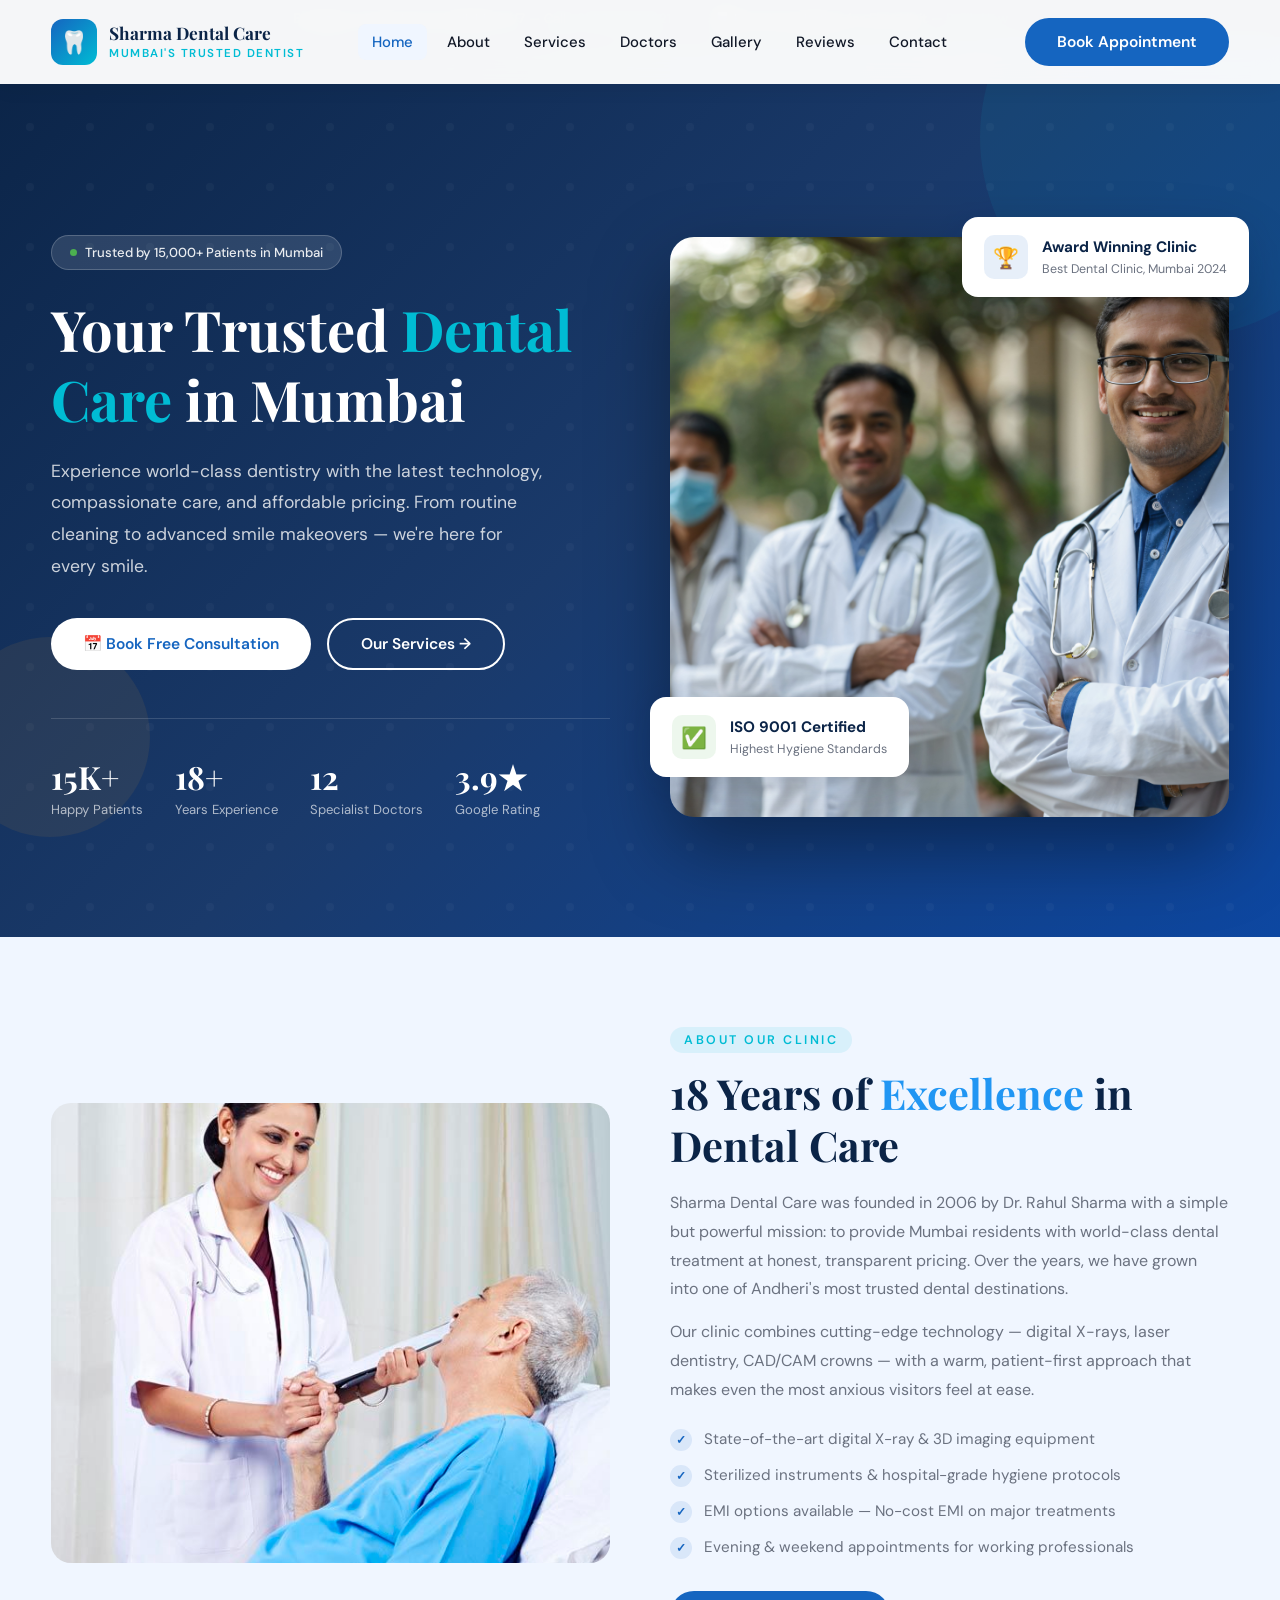
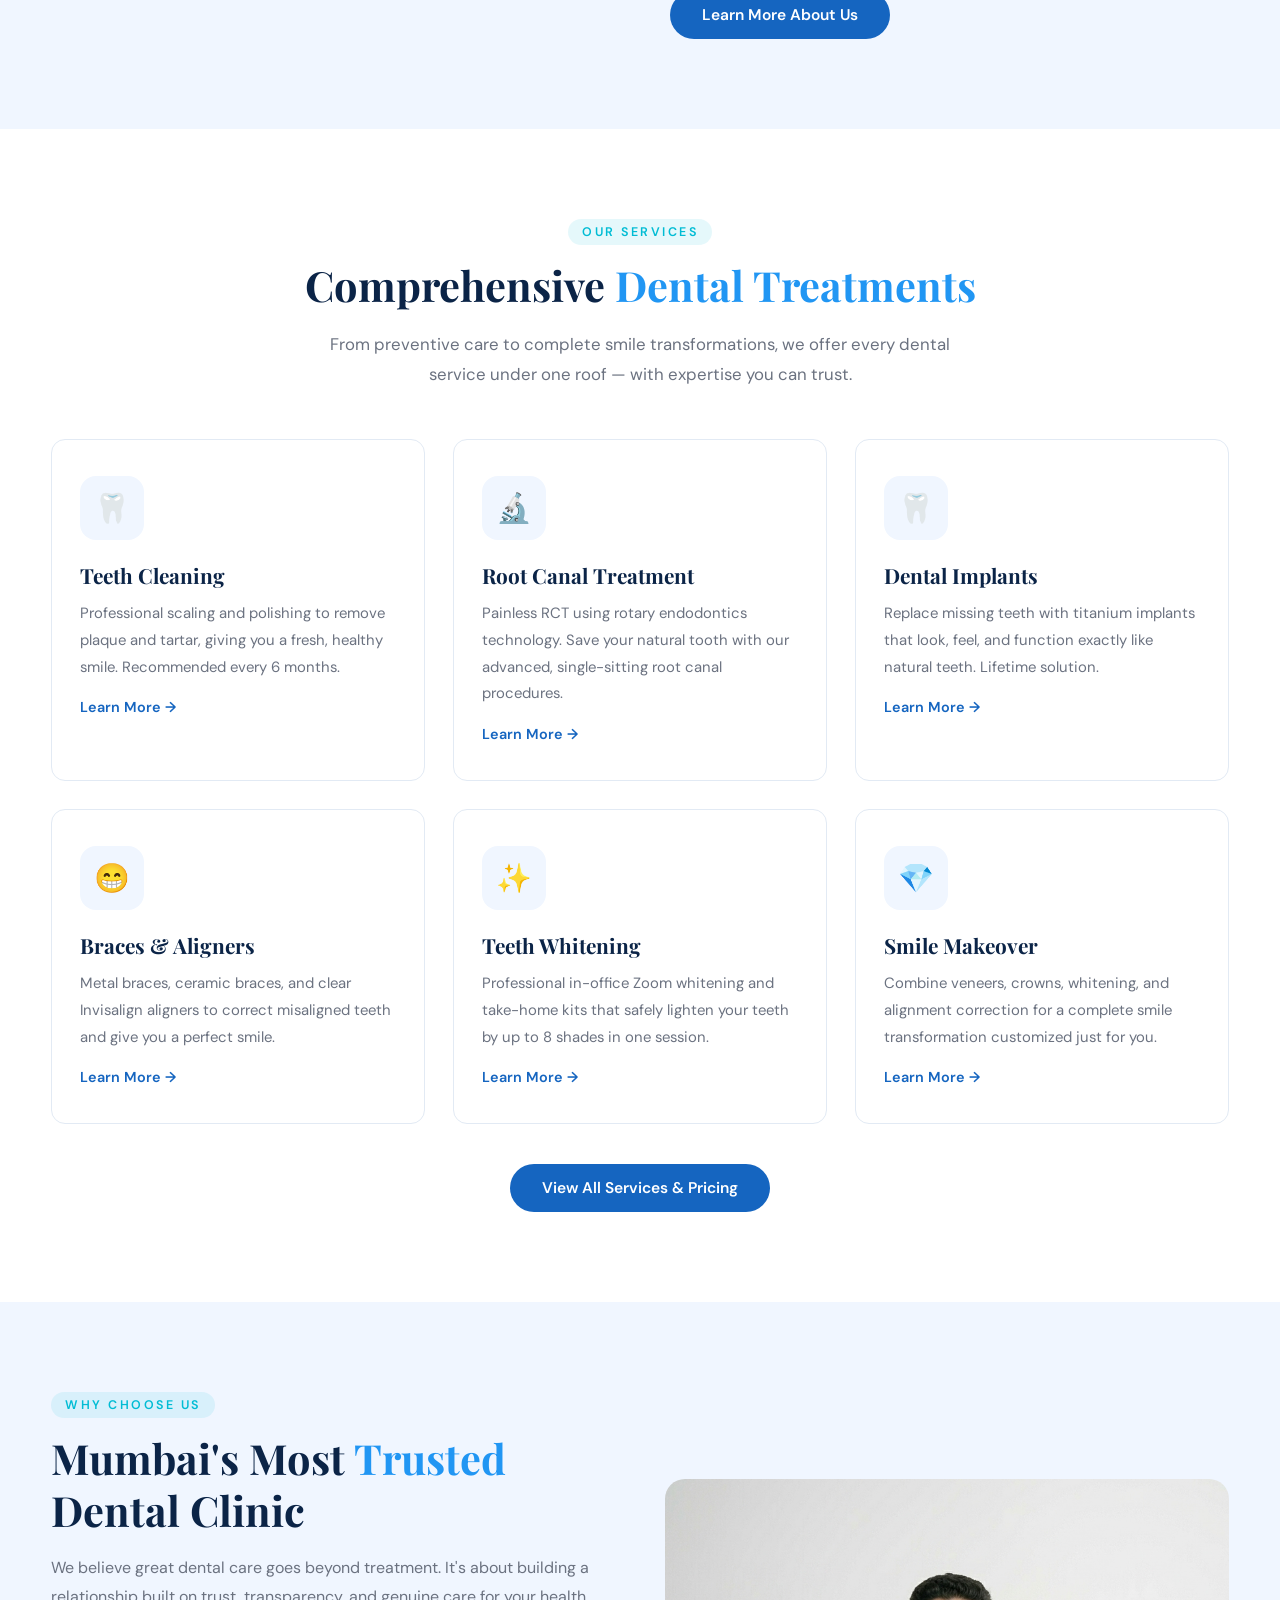
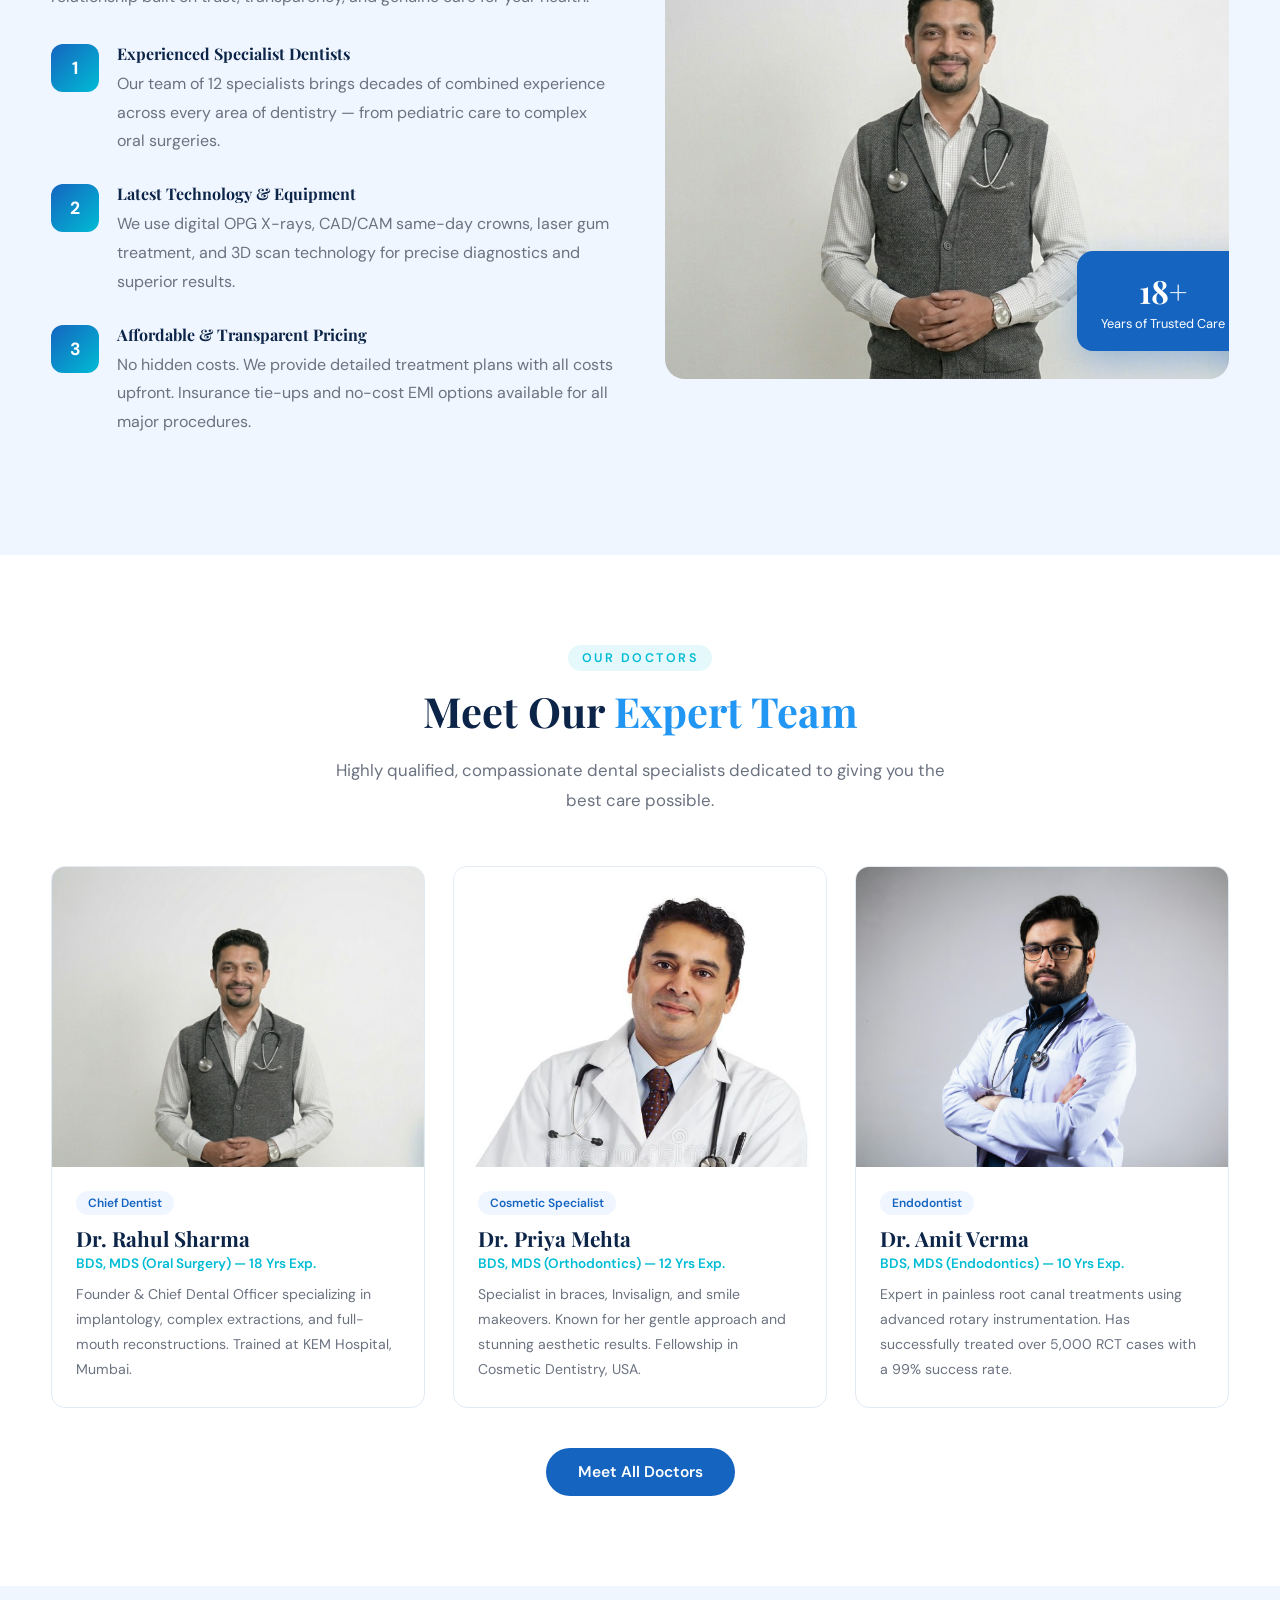
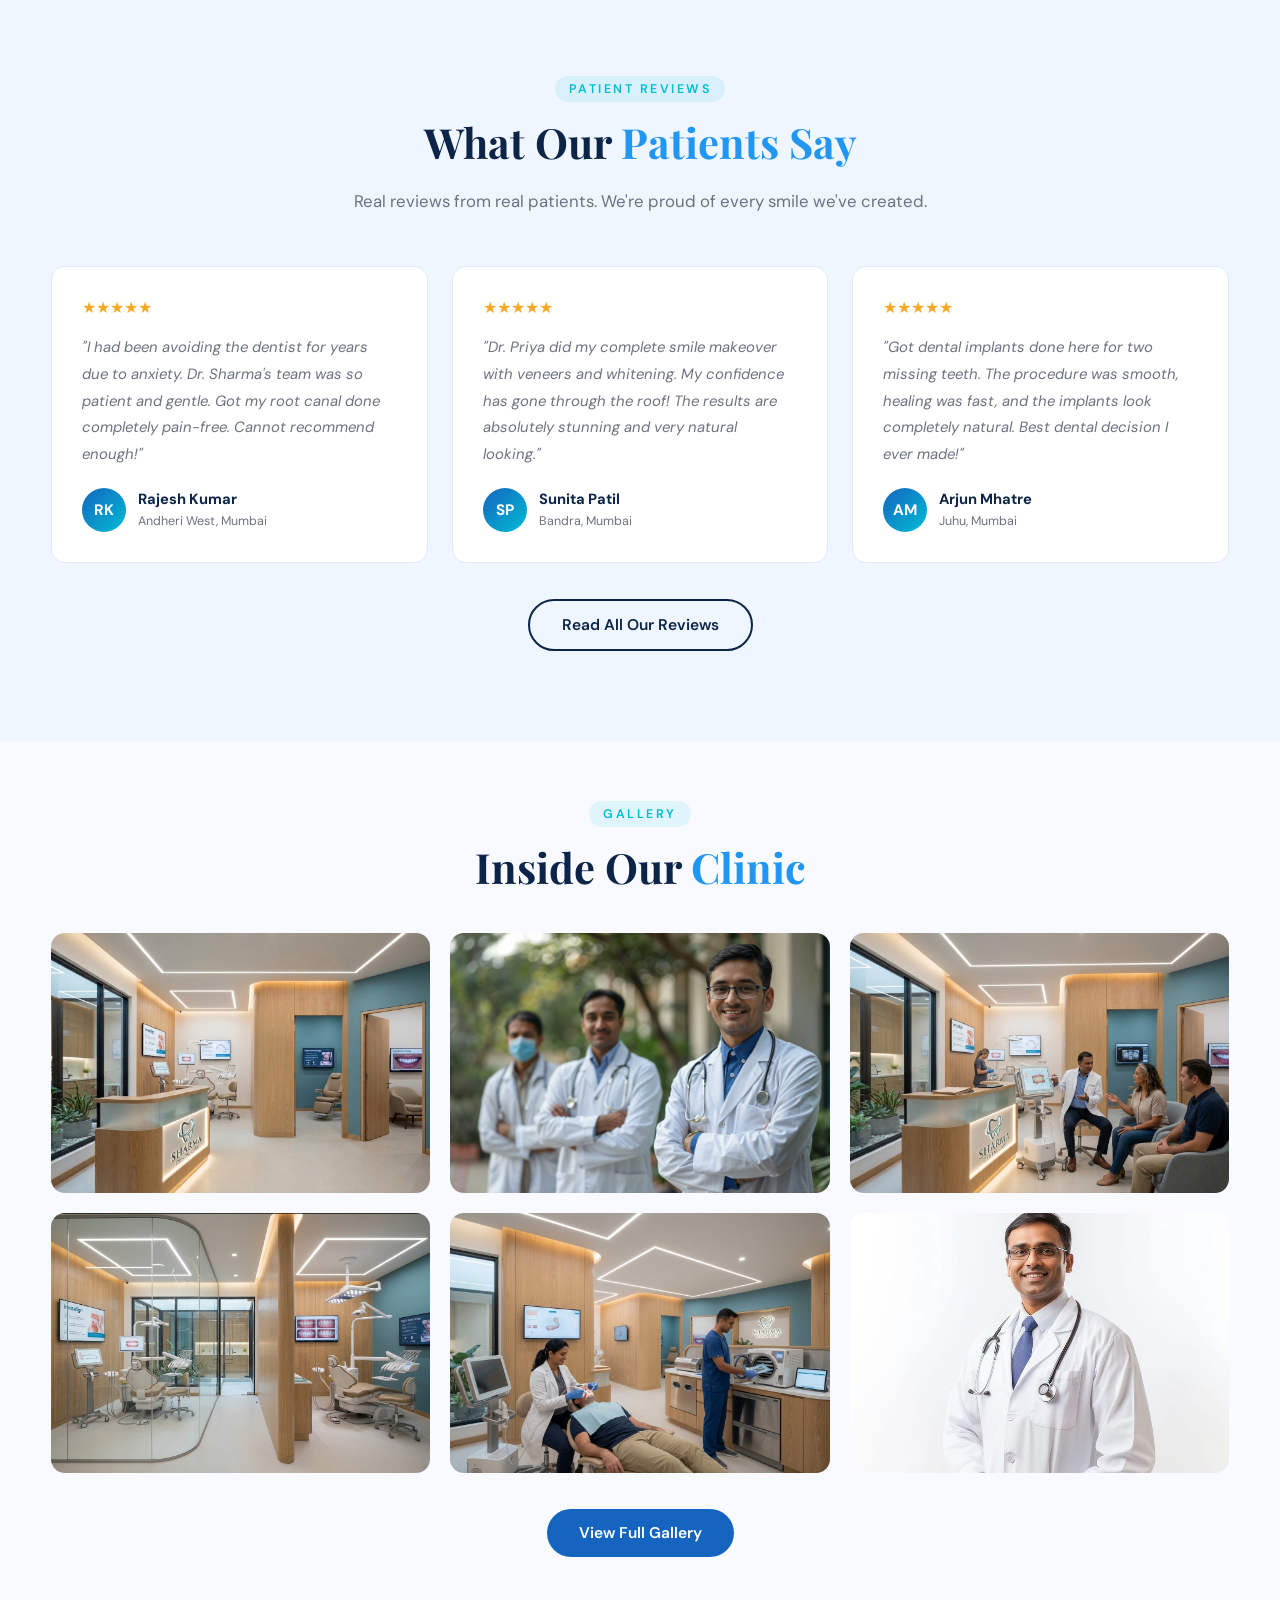
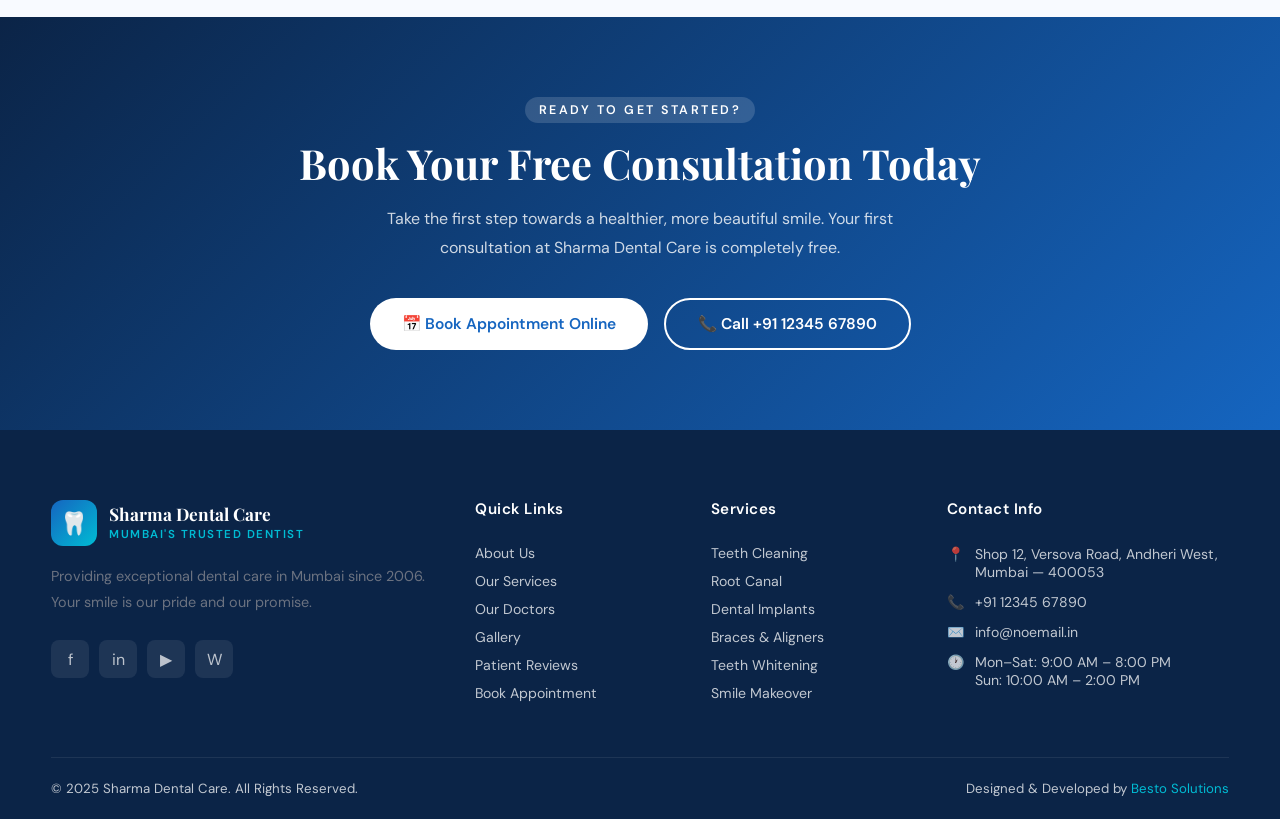
==== index.html @ f09ae28b "Add files via upload" ====
<!DOCTYPE html>
<html lang="en">
<head>
  <meta charset="UTF-8" />
  <meta name="viewport" content="width=device-width, initial-scale=1.0" />
  <title>Sharma Dental Care | Best Dental Clinic in Mumbai</title>
  <link rel="stylesheet" href="style.css" />
  <style>
    /* Page-specific extras */
    .about-preview { background: var(--light); }
    .about-preview-grid { display: grid; grid-template-columns: 1fr 1fr; gap: 60px; align-items: center; }
    .about-preview-img { border-radius: 20px; overflow: hidden; height: 460px; }
    .about-preview-img img { width:100%; height:100%; object-fit:cover; }
    .checklist { display: flex; flex-direction: column; gap: 14px; margin: 24px 0 32px; }
    .checklist li { display: flex; gap: 12px; align-items: flex-start; font-size: .95rem; color: var(--gray); }
    .checklist li::before { content: '✓'; width: 22px; height: 22px; background: rgba(21,101,192,.1); color: var(--blue); border-radius: 50%; display:flex; align-items:center; justify-content:center; font-size: .75rem; font-weight:700; flex-shrink:0; }
    .gallery-mini { background: #f8faff; }
  </style>
</head>
<body>

<!-- NOTICE BAR -->
<div class="notice-bar">
  📞 Emergency Dental Care Available 24/7 — Call <a href="tel:+91 1234567890">+91 87456 54321</a>
  <span>|</span>
  🦷 Free Consultation for First Visit — <a href="appointment.html">Book Now</a>
</div>

<!-- NAVBAR -->
<nav class="navbar">
  <div class="container nav-inner">
    <a href="index.html" class="nav-logo">
      <div class="logo-icon">🦷</div>
      <div class="logo-text">
        <strong>Sharma Dental Care</strong>
        <span>Mumbai's Trusted Dentist</span>
      </div>
    </a>
    <div class="nav-links">
      <a href="index.html" class="active">Home</a>
      <a href="about.html">About</a>
      <a href="services.html">Services</a>
      <a href="doctors.html">Doctors</a>
      <a href="gallery.html">Gallery</a>
      <a href="testimonials.html">Reviews</a>
      <a href="contact.html">Contact</a>
    </div>
    <a href="appointment.html" class="btn btn-primary nav-cta">Book Appointment</a>
    <button class="hamburger" onclick="toggleMenu()" aria-label="Menu">
      <span></span><span></span><span></span>
    </button>
  </div>
</nav>
<div class="mobile-menu" id="mobileMenu">
  <a href="index.html">Home</a>
  <a href="about.html">About</a>
  <a href="services.html">Services</a>
  <a href="doctors.html">Doctors</a>
  <a href="gallery.html">Gallery</a>
  <a href="testimonials.html">Reviews</a>
  <a href="contact.html">Contact</a>
  <a href="appointment.html" class="btn btn-primary" style="margin-top:12px;text-align:center;">Book Appointment</a>
</div>

<!-- HERO -->
<section class="hero">
  <div class="shape shape-1"></div>
  <div class="shape shape-2"></div>
  <div class="container hero-grid">
    <div class="hero-content fade-up">
      <div class="hero-badge">
        <span class="dot"></span> Trusted by 15,000+ Patients in Mumbai
      </div>
      <h1>Your Trusted <em>Dental Care</em> in Mumbai</h1>
      <p>Experience world-class dentistry with the latest technology, compassionate care, and affordable pricing. From routine cleaning to advanced smile makeovers — we're here for every smile.</p>
      <div class="hero-btns">
        <a href="appointment.html" class="btn btn-white">📅 Book Free Consultation</a>
        <a href="services.html" class="btn btn-outline">Our Services →</a>
      </div>
      <div class="hero-stats">
        <div class="stat-item"><strong>15K+</strong><span>Happy Patients</span></div>
        <div class="stat-item"><strong>18+</strong><span>Years Experience</span></div>
        <div class="stat-item"><strong>12</strong><span>Specialist Doctors</span></div>
        <div class="stat-item"><strong>3.9★</strong><span>Google Rating</span></div>
      </div>
    </div>
    <div class="hero-image-wrap fade-up delay-2">
      <div class="hero-img-main">
        <img src="male-working-as-paediatrician.jpg" alt="Expert Dentists at Sharma Dental Care Mumbai" />
      </div>
      <div class="hero-card card-top">
        <div class="card-icon blue">🏆</div>
        <div>
          <strong>Award Winning Clinic</strong>
          <span>Best Dental Clinic, Mumbai 2024</span>
        </div>
      </div>
      <div class="hero-card card-bot">
        <div class="card-icon green">✅</div>
        <div>
          <strong>ISO 9001 Certified</strong>
          <span>Highest Hygiene Standards</span>
        </div>
      </div>
    </div>
  </div>
</section>

<!-- ABOUT PREVIEW -->
<section class="about-preview section-pad">
  <div class="container about-preview-grid">
    <div class="about-preview-img">
      <img src="Female_doctor_talking_with_a_senior_patient_and_.jpeg" alt="Doctor with patient at Sharma Dental Care" />
    </div>
    <div>
      <span class="sec-label">About Our Clinic</span>
      <h2 class="sec-title">18 Years of <span>Excellence</span> in Dental Care</h2>
      <p>Sharma Dental Care was founded in 2006 by Dr. Rahul Sharma with a simple but powerful mission: to provide Mumbai residents with world-class dental treatment at honest, transparent pricing. Over the years, we have grown into one of Andheri's most trusted dental destinations.</p>
      <p style="margin-top:14px;">Our clinic combines cutting-edge technology — digital X-rays, laser dentistry, CAD/CAM crowns — with a warm, patient-first approach that makes even the most anxious visitors feel at ease.</p>
      <ul class="checklist">
        <li>State-of-the-art digital X-ray & 3D imaging equipment</li>
        <li>Sterilized instruments & hospital-grade hygiene protocols</li>
        <li>EMI options available — No-cost EMI on major treatments</li>
        <li>Evening & weekend appointments for working professionals</li>
      </ul>
      <a href="about.html" class="btn btn-primary">Learn More About Us</a>
    </div>
  </div>
</section>

<!-- SERVICES PREVIEW -->
<section class="section-pad">
  <div class="container">
    <div class="text-center" style="margin-bottom:50px;">
      <span class="sec-label">Our Services</span>
      <h2 class="sec-title">Comprehensive <span>Dental Treatments</span></h2>
      <p class="sec-sub">From preventive care to complete smile transformations, we offer every dental service under one roof — with expertise you can trust.</p>
    </div>
    <div class="services-grid">
      <div class="card svc-card">
        <div class="svc-icon">🦷</div>
        <h3>Teeth Cleaning</h3>
        <p>Professional scaling and polishing to remove plaque and tartar, giving you a fresh, healthy smile. Recommended every 6 months.</p>
        <a href="services.html#cleaning" class="svc-link">Learn More →</a>
      </div>
      <div class="card svc-card">
        <div class="svc-icon">🔬</div>
        <h3>Root Canal Treatment</h3>
        <p>Painless RCT using rotary endodontics technology. Save your natural tooth with our advanced, single-sitting root canal procedures.</p>
        <a href="services.html#rct" class="svc-link">Learn More →</a>
      </div>
      <div class="card svc-card">
        <div class="svc-icon">🦷</div>
        <h3>Dental Implants</h3>
        <p>Replace missing teeth with titanium implants that look, feel, and function exactly like natural teeth. Lifetime solution.</p>
        <a href="services.html#implants" class="svc-link">Learn More →</a>
      </div>
      <div class="card svc-card">
        <div class="svc-icon">😁</div>
        <h3>Braces & Aligners</h3>
        <p>Metal braces, ceramic braces, and clear Invisalign aligners to correct misaligned teeth and give you a perfect smile.</p>
        <a href="services.html#braces" class="svc-link">Learn More →</a>
      </div>
      <div class="card svc-card">
        <div class="svc-icon">✨</div>
        <h3>Teeth Whitening</h3>
        <p>Professional in-office Zoom whitening and take-home kits that safely lighten your teeth by up to 8 shades in one session.</p>
        <a href="services.html#whitening" class="svc-link">Learn More →</a>
      </div>
      <div class="card svc-card">
        <div class="svc-icon">💎</div>
        <h3>Smile Makeover</h3>
        <p>Combine veneers, crowns, whitening, and alignment correction for a complete smile transformation customized just for you.</p>
        <a href="services.html#makeover" class="svc-link">Learn More →</a>
      </div>
    </div>
    <div class="text-center" style="margin-top:40px;">
      <a href="services.html" class="btn btn-primary">View All Services & Pricing</a>
    </div>
  </div>
</section>

<!-- WHY CHOOSE US -->
<section class="section-pad" style="background:var(--light);">
  <div class="container why-grid">
    <div>
      <span class="sec-label">Why Choose Us</span>
      <h2 class="sec-title">Mumbai's Most <span>Trusted</span> Dental Clinic</h2>
      <p>We believe great dental care goes beyond treatment. It's about building a relationship built on trust, transparency, and genuine care for your health.</p>
      <div class="why-list">
        <div class="why-item">
          <div class="why-num">1</div>
          <div>
            <h4>Experienced Specialist Dentists</h4>
            <p>Our team of 12 specialists brings decades of combined experience across every area of dentistry — from pediatric care to complex oral surgeries.</p>
          </div>
        </div>
        <div class="why-item">
          <div class="why-num">2</div>
          <div>
            <h4>Latest Technology & Equipment</h4>
            <p>We use digital OPG X-rays, CAD/CAM same-day crowns, laser gum treatment, and 3D scan technology for precise diagnostics and superior results.</p>
          </div>
        </div>
        <div class="why-item">
          <div class="why-num">3</div>
          <div>
            <h4>Affordable & Transparent Pricing</h4>
            <p>No hidden costs. We provide detailed treatment plans with all costs upfront. Insurance tie-ups and no-cost EMI options available for all major procedures.</p>
          </div>
        </div>
        <div class="why-item">
          <div>
          </div>
        </div>
      </div>
    </div>
    <div class="why-image">
      <img src="pexels-oys-photography-838143052-19438561.jpg" alt="Experienced dentist at Sharma Dental Care" />
      <div class="why-badge">
        <strong>18+</strong>
        <span>Years of Trusted Care</span>
      </div>
    </div>
  </div>
</section>

<!-- DOCTORS PREVIEW -->
<section class="section-pad">
  <div class="container">
    <div class="text-center" style="margin-bottom:50px;">
      <span class="sec-label">Our Doctors</span>
      <h2 class="sec-title">Meet Our <span>Expert Team</span></h2>
      <p class="sec-sub">Highly qualified, compassionate dental specialists dedicated to giving you the best care possible.</p>
    </div>
    <div class="doctors-grid">
      <div class="card doc-card">
        <div class="doc-img">
          <img src="pexels-oys-photography-838143052-19438561.jpg" alt="Dr. Rahul Sharma" />
        </div>
        <div class="doc-info">
          <span class="doc-badge">Chief Dentist</span>
          <h3>Dr. Rahul Sharma</h3>
          <div class="qual">BDS, MDS (Oral Surgery) — 18 Yrs Exp.</div>
          <p>Founder & Chief Dental Officer specializing in implantology, complex extractions, and full-mouth reconstructions. Trained at KEM Hospital, Mumbai.</p>
        </div>
      </div>
      <div class="card doc-card">
        <div class="doc-img">
          <img src="Indian_doctor_stock_photo__Image_of_happy__portrait__clipboard_-_22132672.jpeg" alt="Dr. Priya Mehta" />
        </div>
        <div class="doc-info">
          <span class="doc-badge">Cosmetic Specialist</span>
          <h3>Dr. Priya Mehta</h3>
          <div class="qual">BDS, MDS (Orthodontics) — 12 Yrs Exp.</div>
          <p>Specialist in braces, Invisalign, and smile makeovers. Known for her gentle approach and stunning aesthetic results. Fellowship in Cosmetic Dentistry, USA.</p>
        </div>
      </div>
      <div class="card doc-card">
        <div class="doc-img">
          <img src="pexels-usman-yousaf-708951-6762862.jpg" alt="Dr. Amit Verma" />
        </div>
        <div class="doc-info">
          <span class="doc-badge">Endodontist</span>
          <h3>Dr. Amit Verma</h3>
          <div class="qual">BDS, MDS (Endodontics) — 10 Yrs Exp.</div>
          <p>Expert in painless root canal treatments using advanced rotary instrumentation. Has successfully treated over 5,000 RCT cases with a 99% success rate.</p>
        </div>
      </div>
    </div>
    <div class="text-center" style="margin-top:40px;">
      <a href="doctors.html" class="btn btn-primary">Meet All Doctors</a>
    </div>
  </div>
</section>

<!-- TESTIMONIALS -->
<section class="section-pad" style="background:var(--light);">
  <div class="container">
    <div class="text-center" style="margin-bottom:50px;">
      <span class="sec-label">Patient Reviews</span>
      <h2 class="sec-title">What Our <span>Patients Say</span></h2>
      <p class="sec-sub">Real reviews from real patients. We're proud of every smile we've created.</p>
    </div>
    <div class="testi-grid">
      <div class="card testi-card">
        <div class="stars">★★★★★</div>
        <p>"I had been avoiding the dentist for years due to anxiety. Dr. Sharma's team was so patient and gentle. Got my root canal done completely pain-free. Cannot recommend enough!"</p>
        <div class="testi-author">
          <div class="avi">RK</div>
          <div><strong>Rajesh Kumar</strong><span>Andheri West, Mumbai</span></div>
        </div>
      </div>
      <div class="card testi-card">
        <div class="stars">★★★★★</div>
        <p>"Dr. Priya did my complete smile makeover with veneers and whitening. My confidence has gone through the roof! The results are absolutely stunning and very natural looking."</p>
        <div class="testi-author">
          <div class="avi">SP</div>
          <div><strong>Sunita Patil</strong><span>Bandra, Mumbai</span></div>
        </div>
      </div>
      <div class="card testi-card">
        <div class="stars">★★★★★</div>
        <p>"Got dental implants done here for two missing teeth. The procedure was smooth, healing was fast, and the implants look completely natural. Best dental decision I ever made!"</p>
        <div class="testi-author">
          <div class="avi">AM</div>
          <div><strong>Arjun Mhatre</strong><span>Juhu, Mumbai</span></div>
        </div>
      </div>
    </div>
    <div class="text-center" style="margin-top:36px;">
      <a href="testimonials.html" class="btn btn-outline" style="color:var(--navy);border-color:var(--navy);">Read All Our Reviews</a>
    </div>
  </div>
</section>

<!-- GALLERY PREVIEW -->
<section class="gallery-mini section-sm">
  <div class="container">
    <div class="text-center" style="margin-bottom:40px;">
      <span class="sec-label">Gallery</span>
      <h2 class="sec-title">Inside Our <span>Clinic</span></h2>
    </div>
    <div class="gallery-grid">
      <div class="gallery-item">
        <img src="pexels-sagar-tiwari-988598841-27298085.jpg" alt="Clinic Interior" />
        <div class="gallery-overlay"><span>Modern Clinic Interior</span></div>
      </div>
      <div class="gallery-item">
        <img src="male-working-as-paediatrician.jpg" alt="Doctor Team" />
        <div class="gallery-overlay"><span>Our Expert Team</span></div>
      </div>
      <div class="gallery-item">
        <img src="Gemini_Generated_Image_bx240qbx240qbx24.png" alt="Patient Consultation" />
        <div class="gallery-overlay"><span>Compassionate Consultations</span></div>
      </div>
      <div class="gallery-item">
        <img src="Gemini_Generated_Image_hmc62vhmc62vhmc6.png" alt="Treatment Room" />
        <div class="gallery-overlay"><span>Modern Treatment Rooms</span></div>
      </div>
      <div class="gallery-item">
        <img src="Gemini_Generated_Image_ogq8unogq8unogq8.png" alt="Consultation" />
        <div class="gallery-overlay"><span>Patient Consultation</span></div>
      </div>
      <div class="gallery-item">
        <img src="Male_indian_doctor_confident_smiling_person_.jpeg" alt="Specialist Doctor" />
        <div class="gallery-overlay"><span>Specialist Doctors</span></div>
      </div>
    </div>
    <div class="text-center" style="margin-top:36px;">
      <a href="gallery.html" class="btn btn-primary">View Full Gallery</a>
    </div>
  </div>
</section>

<!-- CTA BANNER -->
<section class="cta-banner">
  <div class="container">
    <span class="sec-label" style="background:rgba(255,255,255,.15);color:#fff;">Ready to Get Started?</span>
    <h2>Book Your Free Consultation Today</h2>
    <p>Take the first step towards a healthier, more beautiful smile. Your first consultation at Sharma Dental Care is completely free.</p>
    <div class="cta-btns">
      <a href="appointment.html" class="btn btn-white">📅 Book Appointment Online</a>
      <a href="tel:+919820012345" class="btn btn-outline">📞 Call +91 12345 67890</a>
    </div>
  </div>
</section>

<!-- FOOTER -->
<footer>
  <div class="container">
    <div class="footer-grid">
      <div class="footer-brand">
        <div class="nav-logo" style="margin-bottom:0;">
          <div class="logo-icon">🦷</div>
          <div class="logo-text">
            <strong style="color:#fff;">Sharma Dental Care</strong>
            <span>Mumbai's Trusted Dentist</span>
          </div>
        </div>
        <p>Providing exceptional dental care in Mumbai since 2006. Your smile is our pride and our promise.</p>
        <div class="footer-social">
          <a href="#" title="Facebook">f</a>
          <a href="#" title="Instagram">in</a>
          <a href="#" title="YouTube">▶</a>
          <a href="#" title="WhatsApp">W</a>
        </div>
      </div>
      <div>
        <h4>Quick Links</h4>
        <div class="footer-links">
          <a href="about.html">About Us</a>
          <a href="services.html">Our Services</a>
          <a href="doctors.html">Our Doctors</a>
          <a href="gallery.html">Gallery</a>
          <a href="testimonials.html">Patient Reviews</a>
          <a href="appointment.html">Book Appointment</a>
        </div>
      </div>
      <div>
        <h4>Services</h4>
        <div class="footer-links">
          <a href="services.html#cleaning">Teeth Cleaning</a>
          <a href="services.html#rct">Root Canal</a>
          <a href="services.html#implants">Dental Implants</a>
          <a href="services.html#braces">Braces & Aligners</a>
          <a href="services.html#whitening">Teeth Whitening</a>
          <a href="services.html#makeover">Smile Makeover</a>
        </div>
      </div>
      <div>
        <h4>Contact Info</h4>
        <ul class="footer-contact">
          <li><span>📍</span><span>Shop 12, Versova Road, Andheri West, Mumbai — 400053</span></li>
          <li><span>📞</span><span><a href="tel:+911234567890" style="color:inherit;">+91 12345 67890</a></span></li>
          <li><span>✉️</span><span><a href="mailto:info@noemail.in" style="color:inherit;">info@noemail.in</a></span></li>
          <li><span>🕐</span><span>Mon–Sat: 9:00 AM – 8:00 PM<br>Sun: 10:00 AM – 2:00 PM</span></li>
        </ul>
      </div>
    </div>
  </div>
  <div class="container footer-bottom">
    <span>© 2025 Sharma Dental Care. All Rights Reserved.</span>
    <span>Designed & Developed by <a href="#">Besto Solutions</a></span>
  </div>
</footer>

<script>
function toggleMenu(){
  const m = document.getElementById('mobileMenu');
  m.classList.toggle('open');
}
// Close mobile menu on link click
document.querySelectorAll('#mobileMenu a').forEach(a => a.addEventListener('click', ()=>{
  document.getElementById('mobileMenu').classList.remove('open');
}));
</script>
</body>
</html>
---- style.css ----
/* ============================================================
   SHARMA DENTAL CARE — GLOBAL STYLESHEET
   ============================================================ */

@import url('https://fonts.googleapis.com/css2?family=Playfair+Display:wght@400;600;700;800&family=DM+Sans:wght@300;400;500;600&display=swap');

:root {
  --navy:    #0B2447;
  --blue:    #1565C0;
  --sky:     #2196F3;
  --accent:  #00BCD4;
  --gold:    #F9A825;
  --white:   #FFFFFF;
  --light:   #F0F6FF;
  --gray:    #6B7280;
  --dark:    #111827;
  --border:  #E2EAF4;
  --shadow:  0 8px 40px rgba(11,36,71,.12);
  --radius:  14px;
  --trans:   all .35s cubic-bezier(.4,0,.2,1);
}

*, *::before, *::after { box-sizing: border-box; margin: 0; padding: 0; }
html { scroll-behavior: smooth; font-size: 16px; }
body { font-family: 'DM Sans', sans-serif; color: var(--dark); background: #fff; overflow-x: hidden; }
img  { display: block; width: 100%; height: auto; }
a    { text-decoration: none; color: inherit; }
ul   { list-style: none; }
button { cursor: pointer; border: none; outline: none; }

h1,h2,h3,h4 { font-family: 'Playfair Display', serif; line-height: 1.25; }
h1 { font-size: clamp(2rem,5vw,3.5rem); }
h2 { font-size: clamp(1.6rem,3.5vw,2.6rem); }
h3 { font-size: 1.3rem; }
p  { line-height: 1.8; color: var(--gray); }

.container { width: 92%; max-width: 1200px; margin: 0 auto; }
.section-pad { padding: 90px 0; }
.section-sm  { padding: 60px 0; }

/* ── SECTION TITLES ─────────────────────────────────────── */
.sec-label {
  display: inline-block;
  font-size: .78rem;
  font-weight: 600;
  letter-spacing: 2.5px;
  text-transform: uppercase;
  color: var(--accent);
  background: rgba(0,188,212,.1);
  padding: 5px 14px;
  border-radius: 50px;
  margin-bottom: 14px;
}
.sec-title { color: var(--navy); margin-bottom: 18px; }
.sec-title span { color: var(--sky); }
.sec-sub { max-width: 620px; font-size: 1.05rem; }
.text-center { text-align: center; }
.text-center .sec-sub { margin: 0 auto; }

/* ── BUTTONS ─────────────────────────────────────────────── */
.btn {
  display: inline-flex;
  align-items: center;
  gap: 8px;
  padding: 14px 32px;
  border-radius: 50px;
  font-family: 'DM Sans', sans-serif;
  font-weight: 600;
  font-size: .97rem;
  transition: var(--trans);
}
.btn-primary { background: var(--blue); color: #fff; }
.btn-primary:hover { background: var(--navy); transform: translateY(-2px); box-shadow: 0 8px 28px rgba(21,101,192,.35); }
.btn-outline { border: 2px solid var(--white); color: var(--white); }
.btn-outline:hover { background: var(--white); color: var(--blue); }
.btn-white { background: var(--white); color: var(--blue); }
.btn-white:hover { background: var(--light); transform: translateY(-2px); }
.btn-accent { background: var(--accent); color: var(--white); }
.btn-accent:hover { background: #0097A7; transform: translateY(-2px); }

/* ── NAVBAR ──────────────────────────────────────────────── */
.navbar {
  position: fixed;
  top: 0; left: 0; right: 0;
  z-index: 1000;
  padding: 18px 0;
  background: rgba(255,255,255,.96);
  backdrop-filter: blur(12px);
  box-shadow: 0 2px 20px rgba(0,0,0,.08);
  transition: var(--trans);
}
.nav-inner {
  display: flex;
  align-items: center;
  justify-content: space-between;
}
.nav-logo { display: flex; align-items: center; gap: 12px; }
.nav-logo .logo-icon {
  width: 46px; height: 46px;
  background: linear-gradient(135deg, var(--blue), var(--accent));
  border-radius: 12px;
  display: flex; align-items: center; justify-content: center;
  font-size: 1.4rem;
  color: #fff;
  font-weight: 800;
}
.nav-logo .logo-text { line-height: 1.15; }
.nav-logo .logo-text strong { display: block; font-family: 'Playfair Display', serif; font-size: 1.08rem; color: var(--navy); }
.nav-logo .logo-text span  { font-size: .72rem; color: var(--accent); letter-spacing: 1.5px; text-transform: uppercase; font-weight: 600; }

.nav-links { display: flex; align-items: center; gap: 6px; }
.nav-links a {
  padding: 8px 14px;
  border-radius: 8px;
  font-size: .93rem;
  font-weight: 500;
  color: var(--dark);
  transition: var(--trans);
}
.nav-links a:hover, .nav-links a.active {
  background: var(--light);
  color: var(--blue);
}
.nav-cta { margin-left: 10px; }

.hamburger { display: none; flex-direction: column; gap: 5px; background: none; padding: 6px; }
.hamburger span { display: block; width: 24px; height: 2px; background: var(--navy); border-radius: 2px; transition: var(--trans); }

/* ── HERO ─────────────────────────────────────────────────── */
.hero {
  min-height: 100vh;
  background: linear-gradient(135deg, var(--navy) 0%, #1a3a6b 50%, #0d47a1 100%);
  display: flex;
  align-items: center;
  position: relative;
  overflow: hidden;
  padding-top: 80px;
}
.hero::before {
  content: '';
  position: absolute; inset: 0;
  background: url("data:image/svg+xml,%3Csvg width='60' height='60' viewBox='0 0 60 60' xmlns='http://www.w3.org/2000/svg'%3E%3Cg fill='none' fill-rule='evenodd'%3E%3Cg fill='%23ffffff' fill-opacity='0.03'%3E%3Ccircle cx='30' cy='30' r='4'/%3E%3C/g%3E%3C/g%3E%3C/svg%3E");
}
.hero-grid { display: grid; grid-template-columns: 1fr 1fr; gap: 60px; align-items: center; }
.hero-badge {
  display: inline-flex; align-items: center; gap: 8px;
  background: rgba(255,255,255,.12);
  border: 1px solid rgba(255,255,255,.2);
  padding: 8px 18px; border-radius: 50px;
  font-size: .82rem; color: rgba(255,255,255,.9);
  font-weight: 500; margin-bottom: 24px;
}
.hero-badge .dot { width: 7px; height: 7px; background: #4CAF50; border-radius: 50%; animation: pulse 1.5s infinite; }
.hero h1 { color: var(--white); margin-bottom: 22px; }
.hero h1 em { color: var(--accent); font-style: normal; }
.hero p { color: rgba(255,255,255,.78); font-size: 1.1rem; max-width: 500px; margin-bottom: 36px; }
.hero-btns { display: flex; gap: 16px; flex-wrap: wrap; }
.hero-stats {
  display: flex; gap: 32px; margin-top: 48px;
  padding-top: 36px;
  border-top: 1px solid rgba(255,255,255,.15);
}
.stat-item strong { display: block; font-family: 'Playfair Display', serif; font-size: 2rem; color: var(--white); }
.stat-item span   { font-size: .82rem; color: rgba(255,255,255,.65); }

.hero-image-wrap {
  position: relative;
}
.hero-img-main {
  border-radius: 24px;
  overflow: hidden;
  box-shadow: 0 32px 80px rgba(0,0,0,.4);
  height: 580px;
  object-fit: cover;
}
.hero-img-main img { width: 100%; height: 100%; object-fit: cover; }
.hero-card {
  position: absolute;
  background: var(--white);
  border-radius: 16px;
  padding: 18px 22px;
  box-shadow: var(--shadow);
  display: flex; align-items: center; gap: 14px;
}
.hero-card.card-top { top: -20px; right: -20px; }
.hero-card.card-bot { bottom: 40px; left: -20px; }
.hero-card .card-icon { width: 44px; height: 44px; border-radius: 10px; display: flex; align-items: center; justify-content: center; font-size: 1.3rem; flex-shrink: 0; }
.hero-card .card-icon.blue  { background: rgba(21,101,192,.1); }
.hero-card .card-icon.green { background: rgba(76,175,80,.1); }
.hero-card strong { display: block; font-size: .95rem; color: var(--navy); font-weight: 700; }
.hero-card span   { font-size: .78rem; color: var(--gray); }

/* ── FLOATING SHAPES ─────────────────────────────────────── */
.shape { position: absolute; border-radius: 50%; opacity: .08; }
.shape-1 { width: 400px; height: 400px; background: var(--accent); top: -100px; right: -100px; }
.shape-2 { width: 200px; height: 200px; background: var(--gold); bottom: 100px; left: -50px; }

/* ── CARDS ───────────────────────────────────────────────── */
.card {
  background: var(--white);
  border-radius: var(--radius);
  border: 1px solid var(--border);
  overflow: hidden;
  transition: var(--trans);
}
.card:hover { box-shadow: var(--shadow); transform: translateY(-6px); }

/* ── SERVICE CARDS ───────────────────────────────────────── */
.services-grid { display: grid; grid-template-columns: repeat(3, 1fr); gap: 28px; }
.svc-card { padding: 36px 28px; }
.svc-icon {
  width: 64px; height: 64px;
  border-radius: 16px;
  background: var(--light);
  display: flex; align-items: center; justify-content: center;
  font-size: 1.8rem;
  margin-bottom: 22px;
  transition: var(--trans);
}
.svc-card:hover .svc-icon { background: var(--blue); }
.svc-card h3 { color: var(--navy); margin-bottom: 12px; }
.svc-card p  { font-size: .93rem; }
.svc-link { display: inline-flex; align-items: center; gap: 6px; margin-top: 18px; color: var(--blue); font-weight: 600; font-size: .9rem; transition: var(--trans); }
.svc-link:hover { gap: 10px; }

/* ── WHY CHOOSE ──────────────────────────────────────────── */
.why-grid { display: grid; grid-template-columns: 1fr 1fr; gap: 50px; align-items: center; }
.why-list { display: flex; flex-direction: column; gap: 28px; margin-top: 32px; }
.why-item { display: flex; gap: 18px; }
.why-num {
  width: 48px; height: 48px; border-radius: 12px;
  background: linear-gradient(135deg, var(--blue), var(--accent));
  color: #fff; font-weight: 700; font-size: 1.1rem;
  display: flex; align-items: center; justify-content: center;
  flex-shrink: 0;
}
.why-item h4 { color: var(--navy); margin-bottom: 6px; }
.why-image { position: relative; border-radius: 20px; overflow: hidden; }
.why-image img { height: 500px; object-fit: cover; }
.why-badge {
  position: absolute; bottom: 28px; right: -20px;
  background: var(--blue); color: #fff;
  padding: 18px 24px; border-radius: 16px;
  text-align: center;
  box-shadow: 0 12px 36px rgba(21,101,192,.35);
}
.why-badge strong { display: block; font-size: 2rem; font-family: 'Playfair Display', serif; }
.why-badge span   { font-size: .8rem; }

/* ── DOCTORS ─────────────────────────────────────────────── */
.doctors-grid { display: grid; grid-template-columns: repeat(3, 1fr); gap: 28px; }
.doc-card { }
.doc-img { height: 300px; overflow: hidden; }
.doc-img img { width: 100%; height: 100%; object-fit: cover; object-position: top; transition: transform .5s ease; }
.doc-card:hover .doc-img img { transform: scale(1.05); }
.doc-info { padding: 24px; }
.doc-badge {
  display: inline-block;
  background: var(--light);
  color: var(--blue);
  padding: 4px 12px;
  border-radius: 50px;
  font-size: .75rem;
  font-weight: 600;
  margin-bottom: 10px;
}
.doc-info h3 { color: var(--navy); margin-bottom: 4px; }
.doc-info .qual { font-size: .85rem; color: var(--accent); font-weight: 600; margin-bottom: 10px; }
.doc-info p { font-size: .88rem; }

/* ── TESTIMONIALS ────────────────────────────────────────── */
.testi-grid { display: grid; grid-template-columns: repeat(3, 1fr); gap: 24px; }
.testi-card { padding: 30px; }
.stars { color: var(--gold); font-size: 1rem; margin-bottom: 16px; }
.testi-card p { font-size: .93rem; font-style: italic; margin-bottom: 20px; }
.testi-author { display: flex; align-items: center; gap: 12px; }
.testi-author .avi {
  width: 44px; height: 44px; border-radius: 50%;
  background: linear-gradient(135deg, var(--blue), var(--accent));
  color: #fff; font-weight: 700;
  display: flex; align-items: center; justify-content: center;
  font-size: .95rem;
}
.testi-author strong { display: block; color: var(--navy); font-size: .92rem; }
.testi-author span   { font-size: .78rem; color: var(--gray); }

/* ── CTA BANNER ──────────────────────────────────────────── */
.cta-banner {
  background: linear-gradient(135deg, var(--navy), var(--blue));
  padding: 80px 0;
  text-align: center;
  position: relative;
  overflow: hidden;
}
.cta-banner h2, .cta-banner p { color: var(--white); }
.cta-banner p { opacity: .8; max-width: 560px; margin: 16px auto 36px; }
.cta-btns { display: flex; gap: 16px; justify-content: center; flex-wrap: wrap; }

/* ── FOOTER ──────────────────────────────────────────────── */
footer {
  background: var(--navy);
  color: rgba(255,255,255,.75);
  padding: 70px 0 0;
}
.footer-grid { display: grid; grid-template-columns: 2fr 1fr 1fr 1.5fr; gap: 48px; padding-bottom: 50px; }
.footer-brand p { margin: 18px 0 24px; font-size: .9rem; }
.footer-social { display: flex; gap: 10px; }
.footer-social a {
  width: 38px; height: 38px; border-radius: 8px;
  background: rgba(255,255,255,.08);
  display: flex; align-items: center; justify-content: center;
  font-size: 1rem; color: rgba(255,255,255,.7);
  transition: var(--trans);
}
.footer-social a:hover { background: var(--blue); color: #fff; }
footer h4 { color: var(--white); font-family: 'DM Sans', sans-serif; font-weight: 600; margin-bottom: 20px; font-size: .95rem; letter-spacing: .5px; }
.footer-links a { display: block; padding: 5px 0; font-size: .88rem; transition: var(--trans); }
.footer-links a:hover { color: var(--accent); padding-left: 6px; }
.footer-contact li { display: flex; gap: 10px; align-items: flex-start; padding: 6px 0; font-size: .88rem; }
.footer-contact li span:first-child { flex-shrink: 0; }
.footer-bottom {
  border-top: 1px solid rgba(255,255,255,.08);
  padding: 22px 0;
  display: flex; align-items: center; justify-content: space-between;
  font-size: .83rem;
}
.footer-bottom a { color: var(--accent); }

/* ── CONTACT/FORM ─────────────────────────────────────────── */
.form-group { margin-bottom: 20px; }
.form-group label { display: block; font-weight: 500; color: var(--navy); margin-bottom: 8px; font-size: .92rem; }
.form-group input,
.form-group select,
.form-group textarea {
  width: 100%;
  padding: 13px 18px;
  border: 1.5px solid var(--border);
  border-radius: 10px;
  font-family: 'DM Sans', sans-serif;
  font-size: .94rem;
  color: var(--dark);
  background: #fff;
  transition: var(--trans);
}
.form-group input:focus,
.form-group select:focus,
.form-group textarea:focus {
  outline: none;
  border-color: var(--blue);
  box-shadow: 0 0 0 3px rgba(21,101,192,.1);
}
.form-group textarea { resize: vertical; min-height: 130px; }
.form-row { display: grid; grid-template-columns: 1fr 1fr; gap: 20px; }

/* ── PAGE HERO ───────────────────────────────────────────── */
.page-hero {
  background: linear-gradient(135deg, var(--navy), #1a3a6b);
  padding: 140px 0 80px;
  text-align: center;
}
.page-hero h1 { color: var(--white); margin-bottom: 16px; }
.page-hero p  { color: rgba(255,255,255,.75); max-width: 560px; margin: 0 auto; }
.breadcrumb { display: flex; justify-content: center; gap: 8px; margin-bottom: 20px; font-size: .85rem; }
.breadcrumb a { color: var(--accent); }
.breadcrumb span { color: rgba(255,255,255,.5); }

/* ── GALLERY ─────────────────────────────────────────────── */
.gallery-grid { display: grid; grid-template-columns: repeat(3, 1fr); gap: 20px; }
.gallery-item { border-radius: var(--radius); overflow: hidden; position: relative; }
.gallery-item img { height: 260px; object-fit: cover; transition: transform .5s ease; }
.gallery-item:hover img { transform: scale(1.06); }
.gallery-overlay {
  position: absolute; inset: 0;
  background: linear-gradient(to top, rgba(11,36,71,.6), transparent);
  opacity: 0; transition: var(--trans);
  display: flex; align-items: flex-end; padding: 20px;
}
.gallery-item:hover .gallery-overlay { opacity: 1; }
.gallery-overlay span { color: #fff; font-weight: 600; }

/* ── INFO BOXES ──────────────────────────────────────────── */
.info-box {
  background: var(--light);
  border-left: 4px solid var(--blue);
  border-radius: 10px;
  padding: 22px 26px;
  margin: 24px 0;
}
.info-box h4 { color: var(--navy); margin-bottom: 8px; }

/* ── PROCESS STEPS ───────────────────────────────────────── */
.steps { display: flex; flex-direction: column; gap: 20px; margin-top: 28px; }
.step { display: flex; gap: 18px; align-items: flex-start; }
.step-num {
  width: 36px; height: 36px; border-radius: 50%;
  background: var(--blue); color: #fff;
  font-weight: 700; font-size: .9rem;
  display: flex; align-items: center; justify-content: center;
  flex-shrink: 0;
}
.step h4 { color: var(--navy); margin-bottom: 4px; }

/* ── PRICE TAG ───────────────────────────────────────────── */
.price-tag {
  display: inline-flex;
  align-items: center;
  gap: 6px;
  background: linear-gradient(135deg, var(--gold), #FF8F00);
  color: var(--white);
  padding: 8px 20px;
  border-radius: 50px;
  font-weight: 700;
  font-size: 1rem;
  margin-top: 16px;
}

/* ── ANIMATIONS ──────────────────────────────────────────── */
@keyframes pulse {
  0%,100% { box-shadow: 0 0 0 0 rgba(76,175,80,.5); }
  50%      { box-shadow: 0 0 0 8px rgba(76,175,80,0); }
}
@keyframes fadeUp {
  from { opacity:0; transform: translateY(30px); }
  to   { opacity:1; transform: translateY(0); }
}
.fade-up { animation: fadeUp .7s ease both; }
.delay-1 { animation-delay: .1s; }
.delay-2 { animation-delay: .2s; }
.delay-3 { animation-delay: .3s; }
.delay-4 { animation-delay: .4s; }

/* ── SUCCESS MESSAGE ─────────────────────────────────────── */
.success-msg {
  display: none;
  background: #E8F5E9;
  border: 1px solid #4CAF50;
  border-radius: 10px;
  padding: 18px 24px;
  color: #2E7D32;
  font-weight: 500;
  margin-top: 20px;
  align-items: center;
  gap: 12px;
}
.success-msg.show { display: flex; }

/* ── NOTICE BAR ──────────────────────────────────────────── */
.notice-bar {
  background: var(--navy);
  padding: 10px 0;
  text-align: center;
  font-size: .82rem;
  color: rgba(255,255,255,.8);
}
.notice-bar a { color: var(--accent); }
.notice-bar span { margin: 0 16px; opacity: .4; }

/* ── RESPONSIVE ──────────────────────────────────────────── */
@media (max-width: 992px) {
  .hero-grid { grid-template-columns: 1fr; }
  .hero-image-wrap { display: none; }
  .why-grid { grid-template-columns: 1fr; }
  .why-image { display: none; }
  .services-grid { grid-template-columns: repeat(2,1fr); }
  .doctors-grid  { grid-template-columns: repeat(2,1fr); }
  .testi-grid    { grid-template-columns: 1fr 1fr; }
  .footer-grid   { grid-template-columns: 1fr 1fr; }
}
@media (max-width: 768px) {
  .nav-links, .nav-cta { display: none; }
  .hamburger { display: flex; }
  .services-grid  { grid-template-columns: 1fr; }
  .doctors-grid   { grid-template-columns: 1fr; }
  .testi-grid     { grid-template-columns: 1fr; }
  .gallery-grid   { grid-template-columns: repeat(2,1fr); }
  .footer-grid    { grid-template-columns: 1fr; }
  .footer-bottom  { flex-direction: column; gap: 8px; text-align: center; }
  .form-row       { grid-template-columns: 1fr; }
  .hero-stats     { flex-wrap: wrap; gap: 20px; }
  .mobile-menu.open { display: flex; flex-direction: column; }
}
.mobile-menu {
  display: none;
  position: fixed;
  inset: 0; top: 80px;
  background: rgba(255,255,255,.98);
  backdrop-filter: blur(14px);
  z-index: 999;
  padding: 30px;
  flex-direction: column;
  gap: 4px;
}
.mobile-menu a {
  padding: 14px 18px;
  border-radius: 10px;
  font-size: 1.05rem;
  font-weight: 500;
  color: var(--dark);
  transition: var(--trans);
}
.mobile-menu a:hover { background: var(--light); color: var(--blue); }
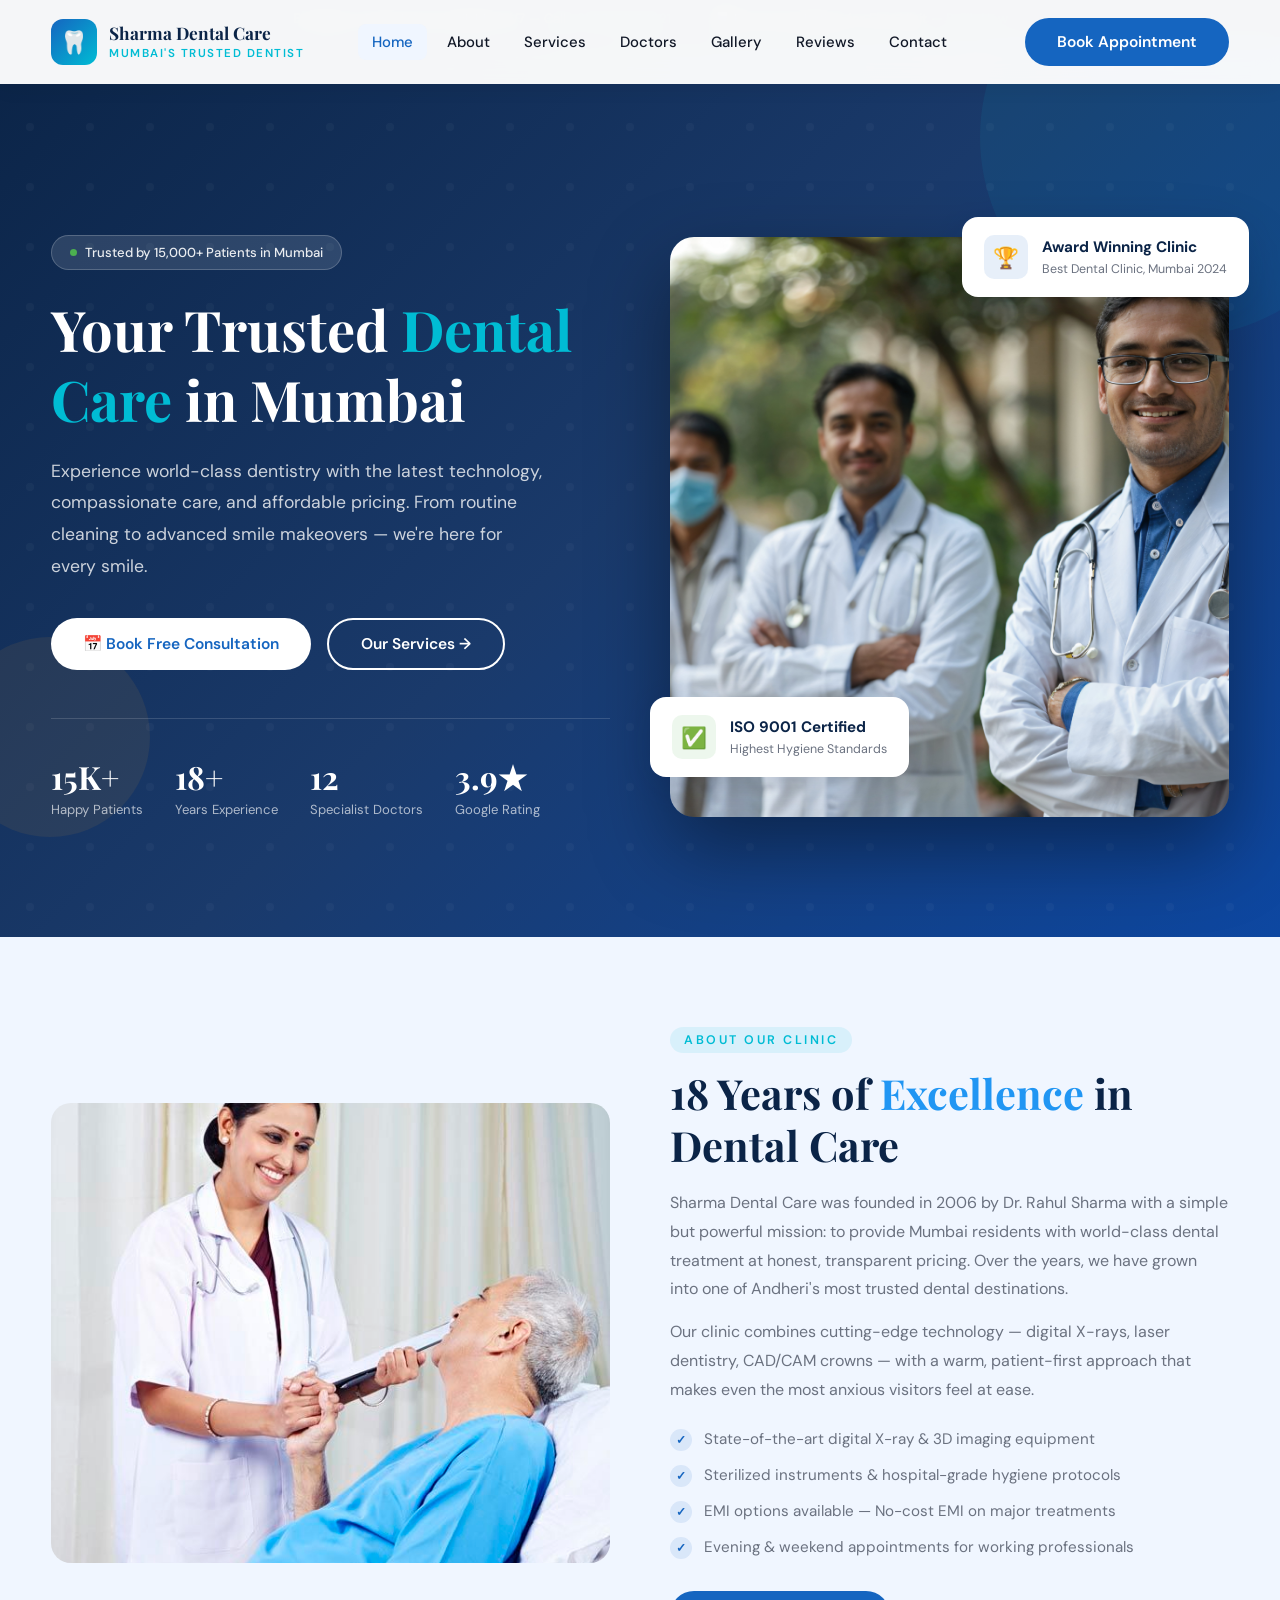
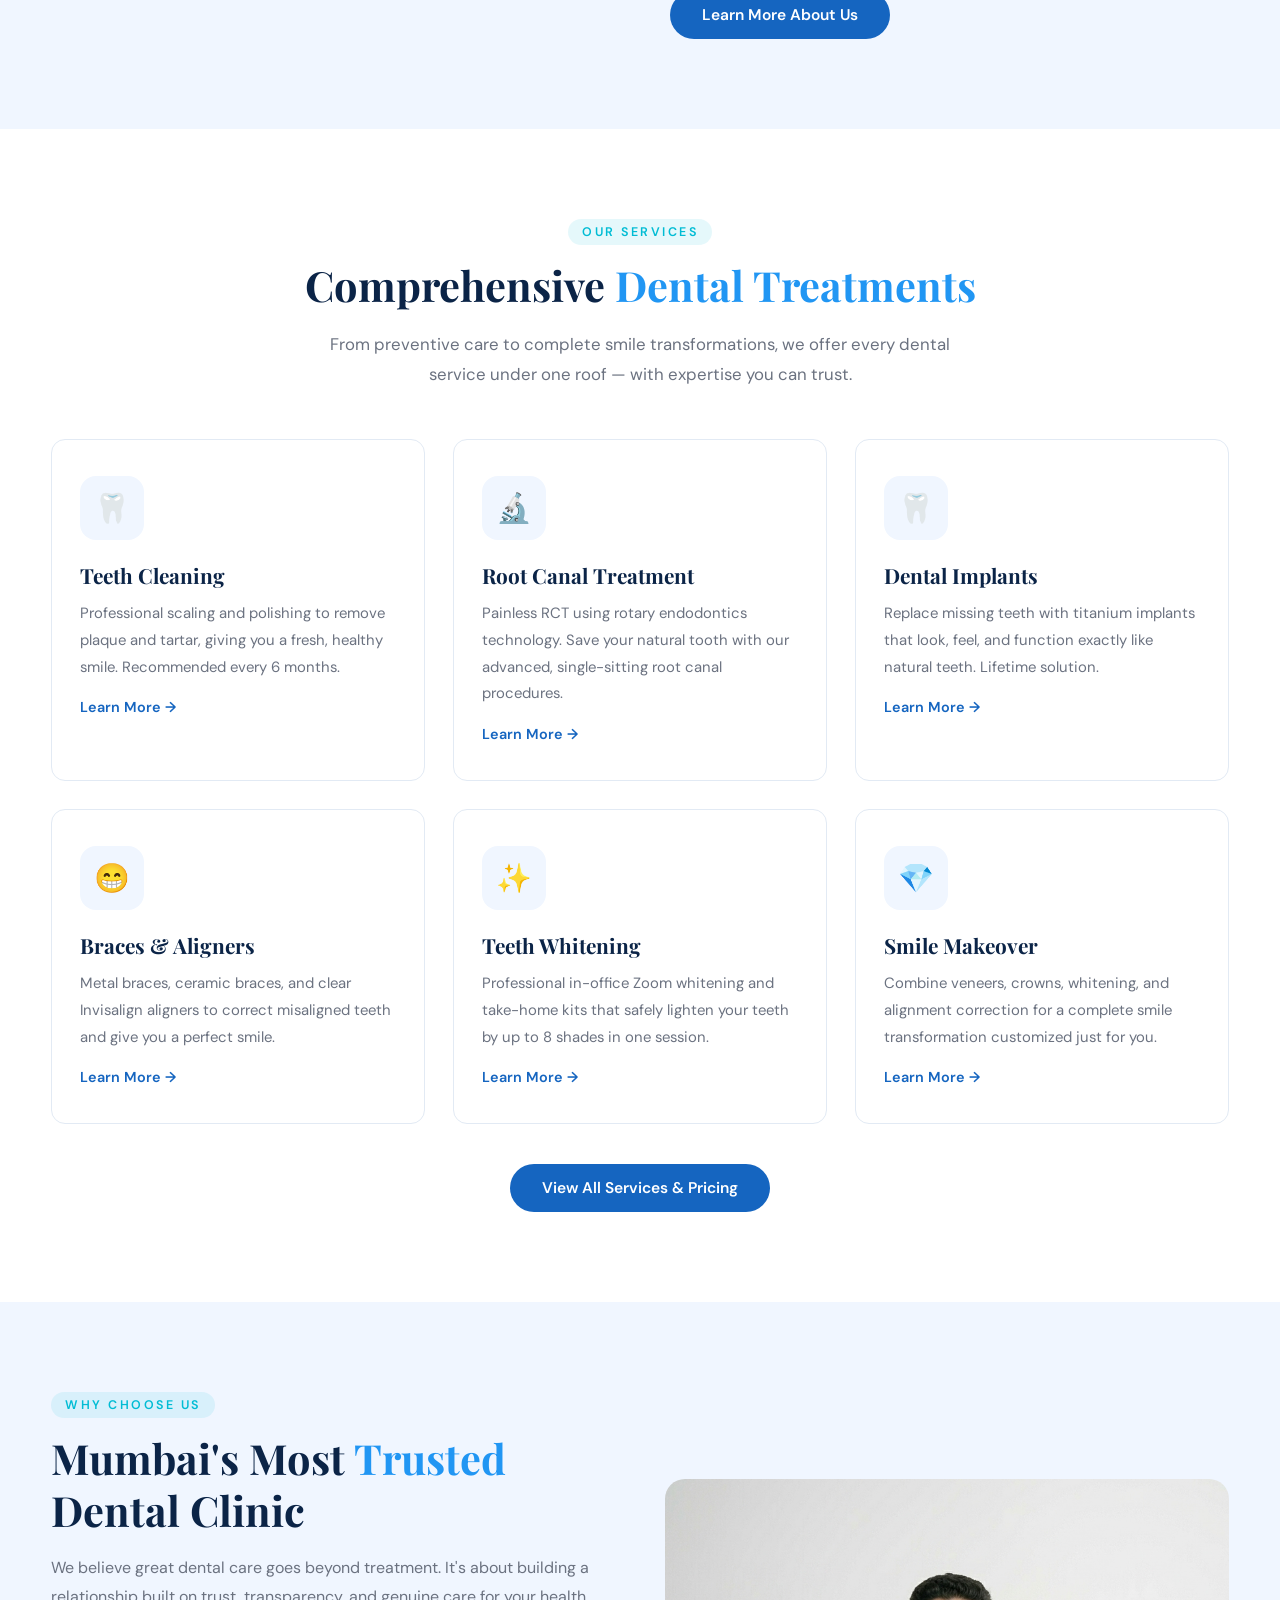
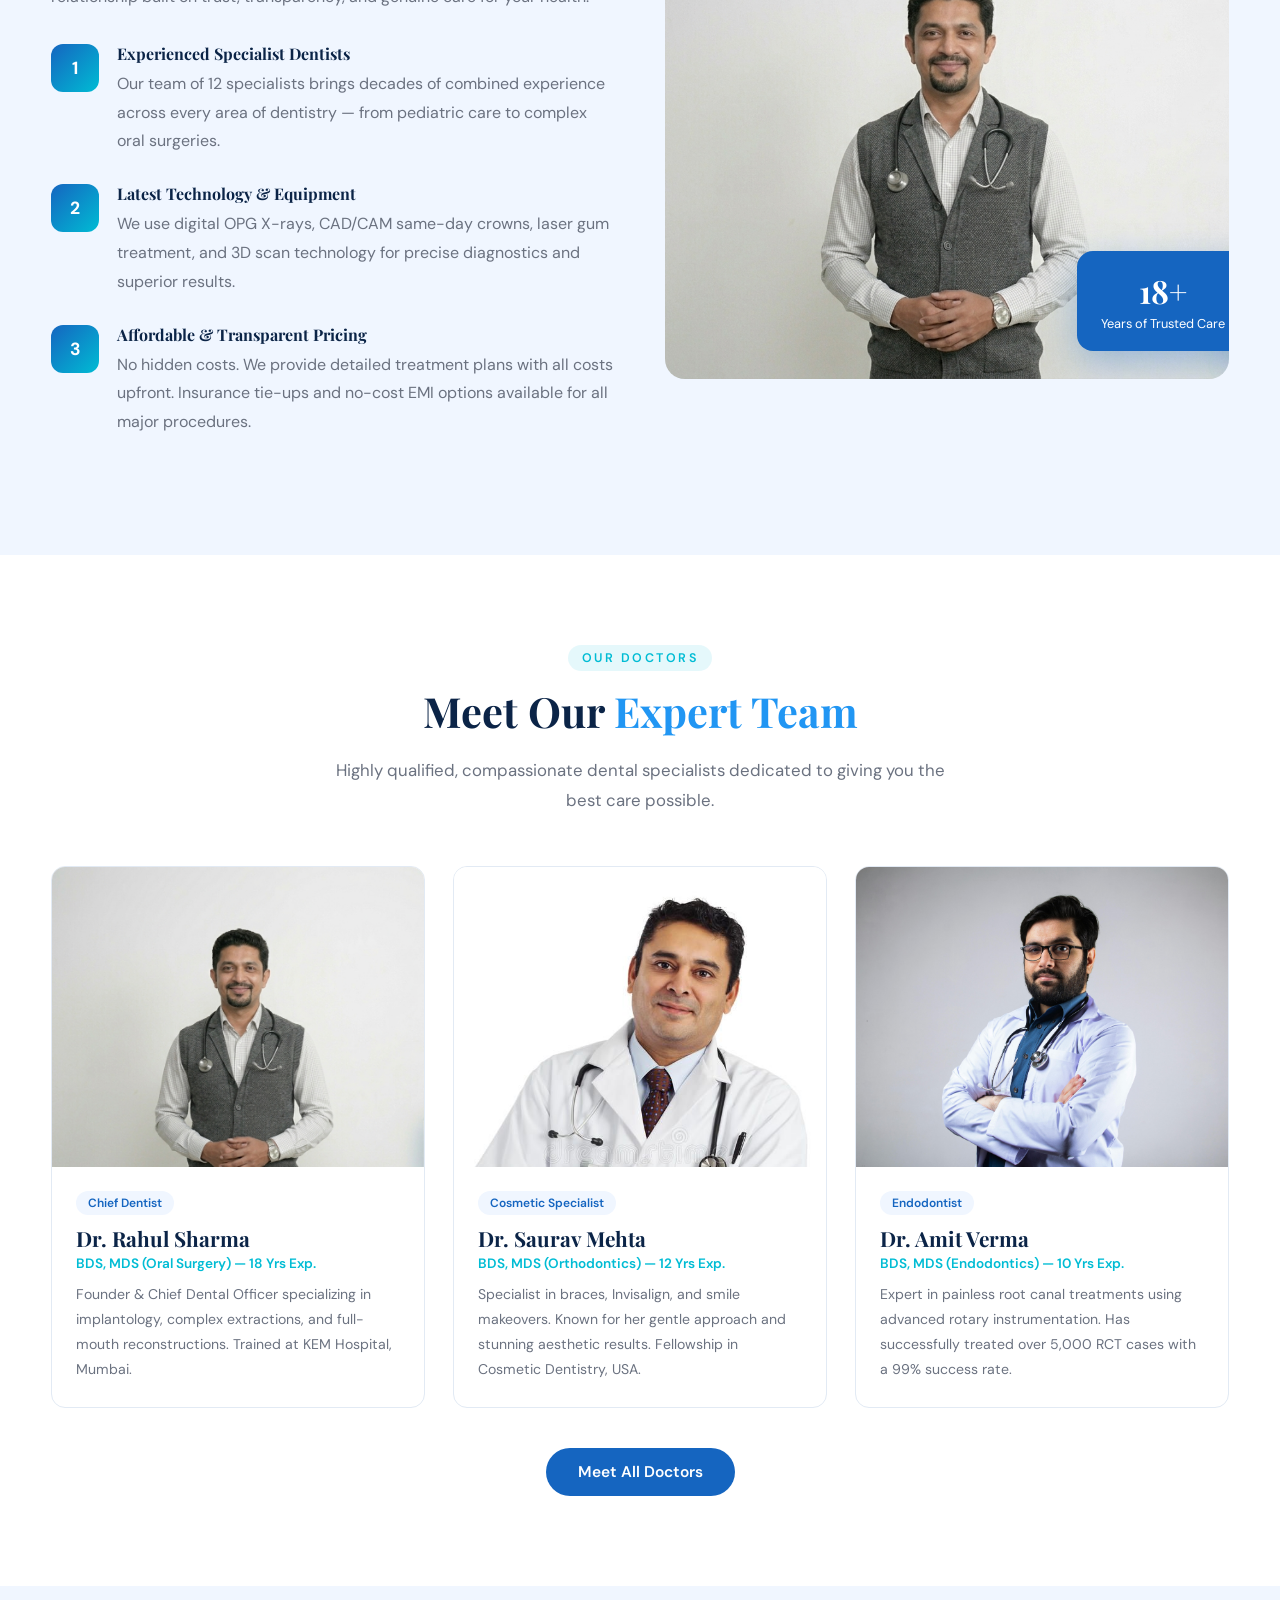
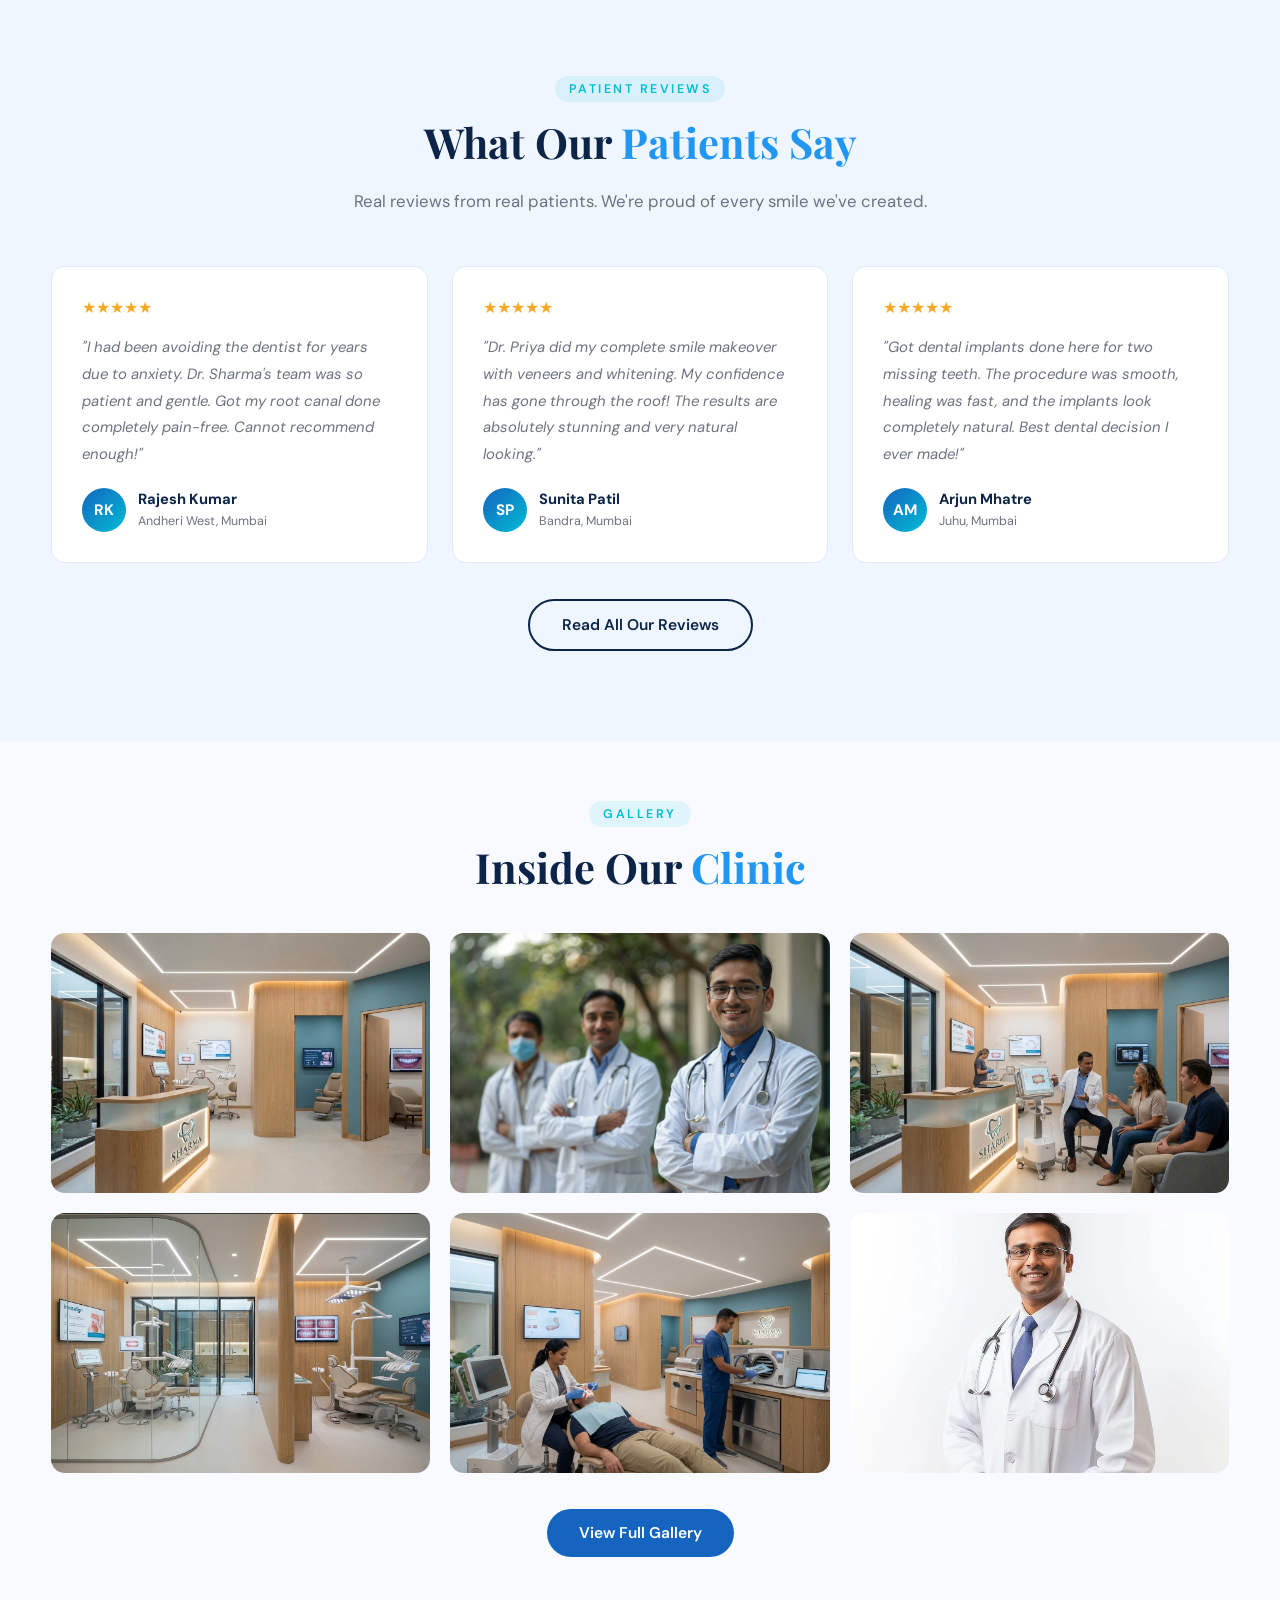
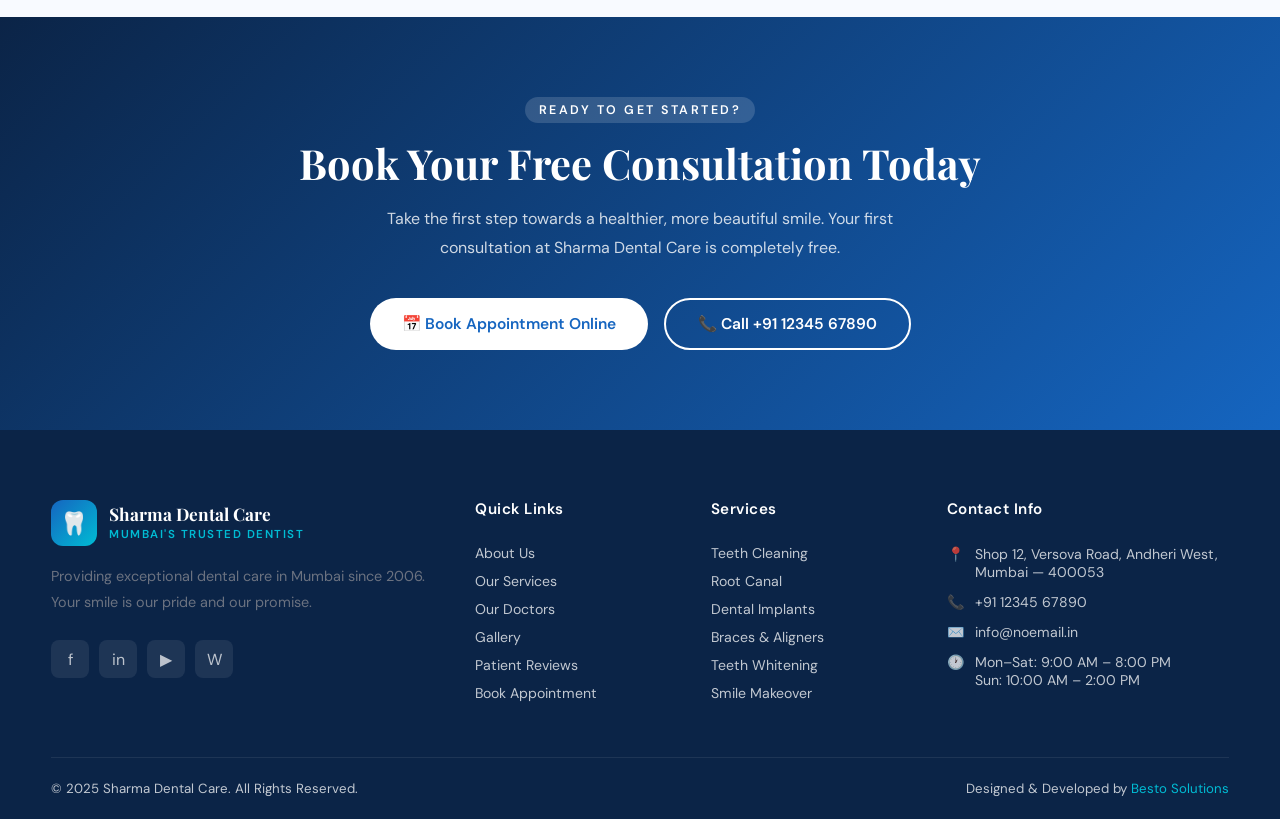
==== commit 54ffe853: "Update index.html" ====
--- a/index.html
+++ b/index.html
@@ -251,7 +251,7 @@
         </div>
         <div class="doc-info">
           <span class="doc-badge">Cosmetic Specialist</span>
-          <h3>Dr. Priya Mehta</h3>
+          <h3>Dr. Saurav Mehta</h3>
           <div class="qual">BDS, MDS (Orthodontics) — 12 Yrs Exp.</div>
           <p>Specialist in braces, Invisalign, and smile makeovers. Known for her gentle approach and stunning aesthetic results. Fellowship in Cosmetic Dentistry, USA.</p>
         </div>
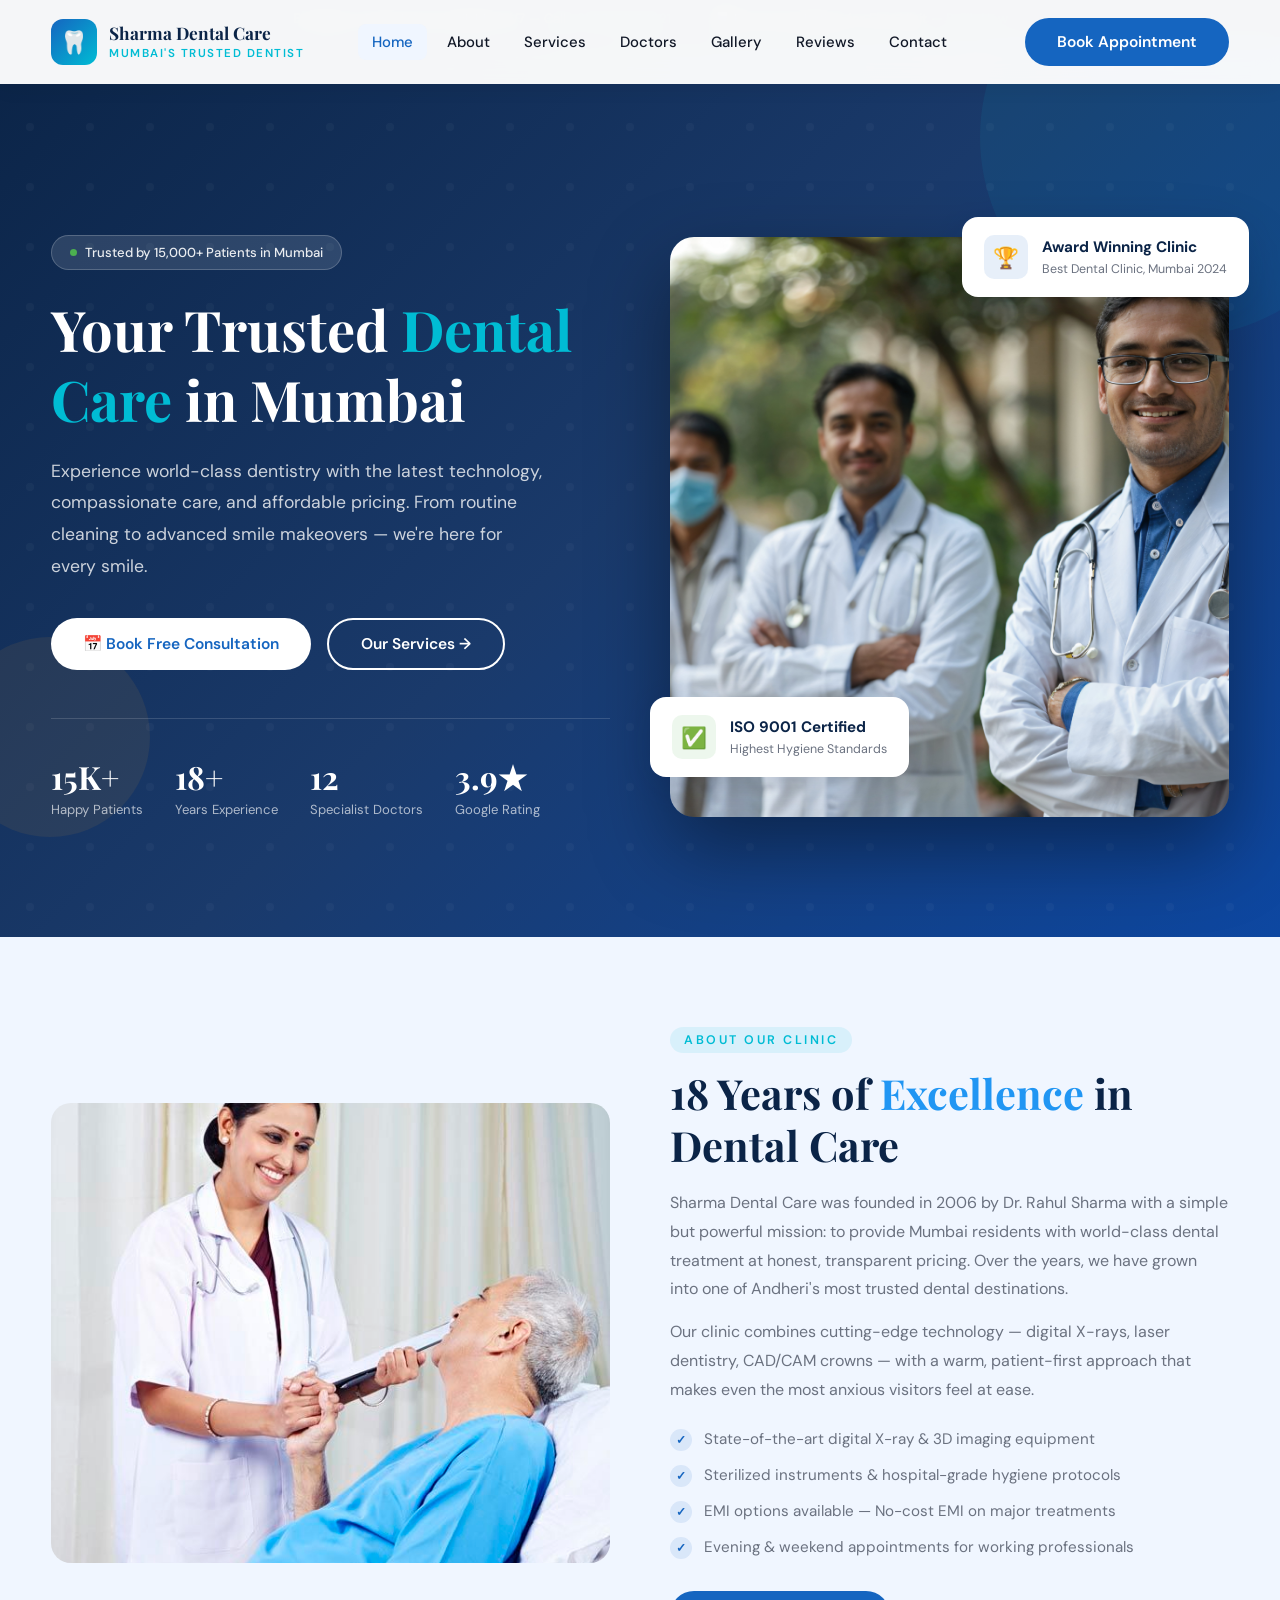
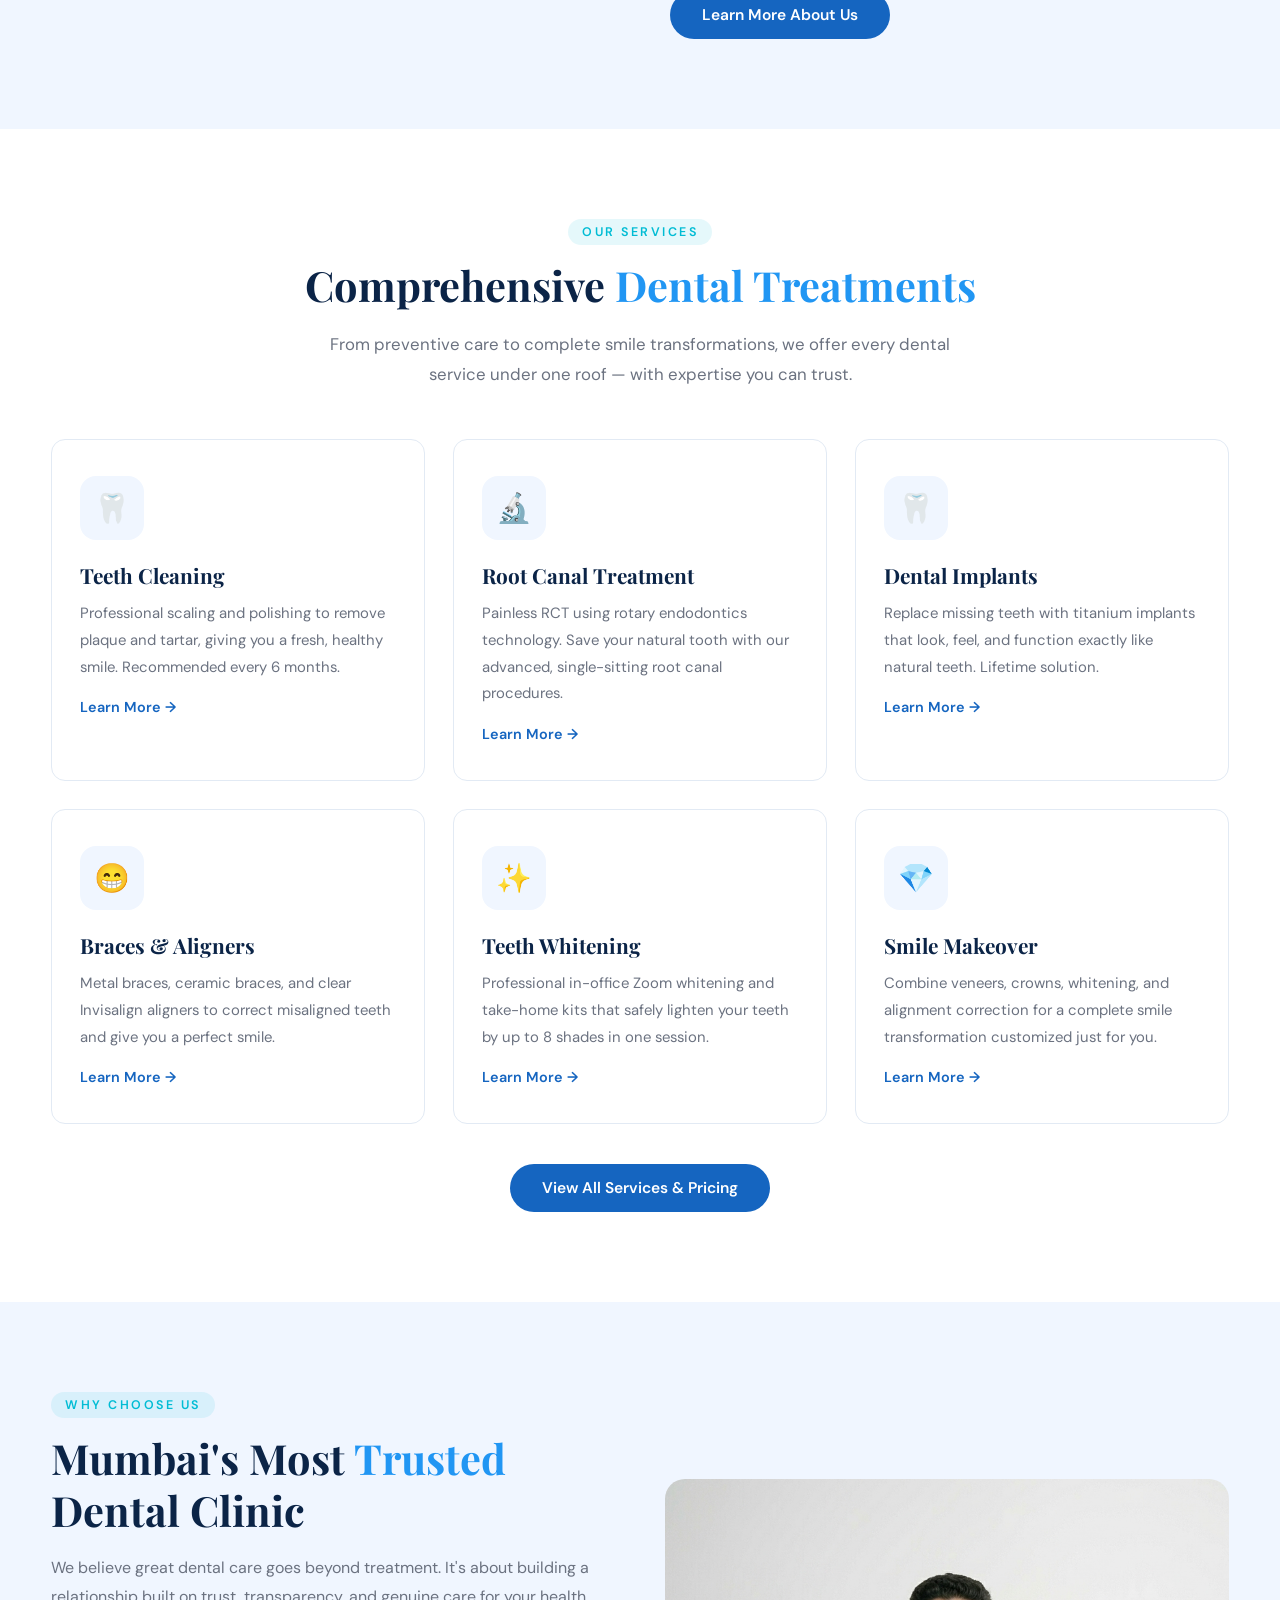
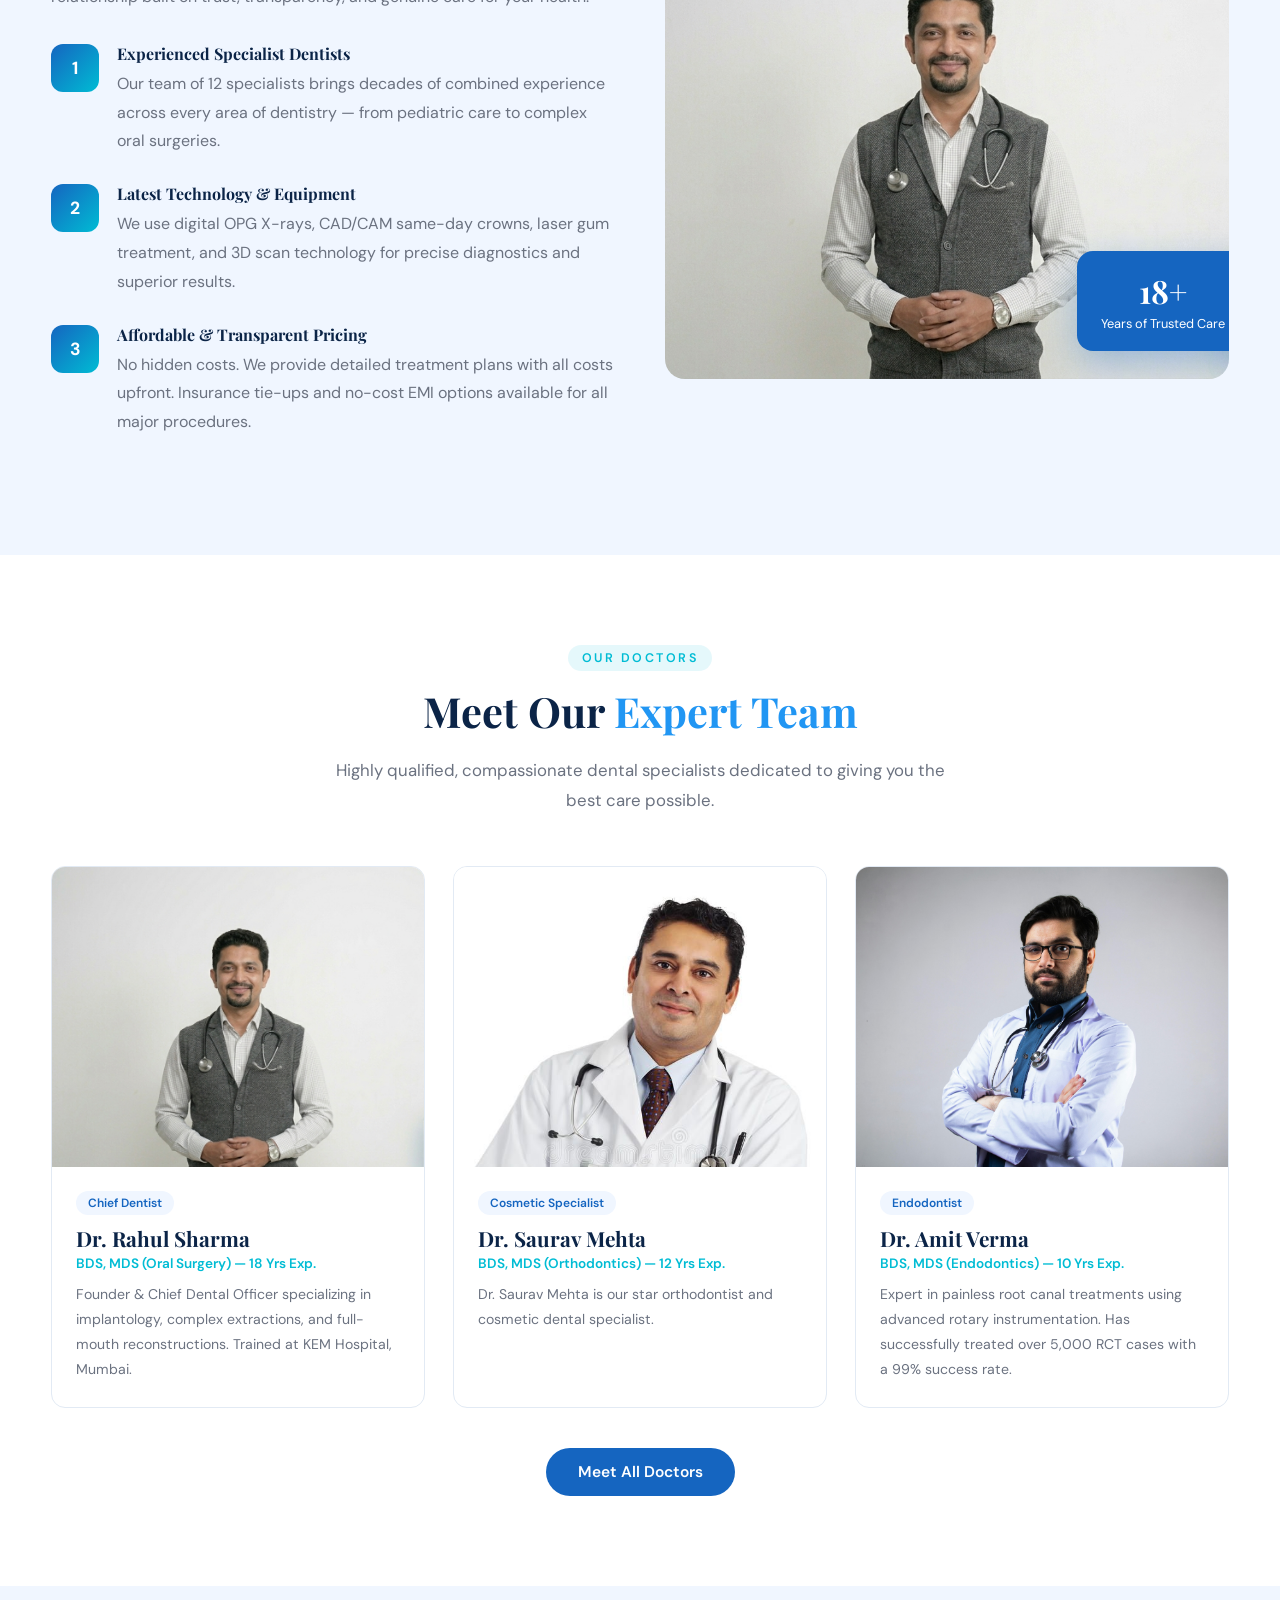
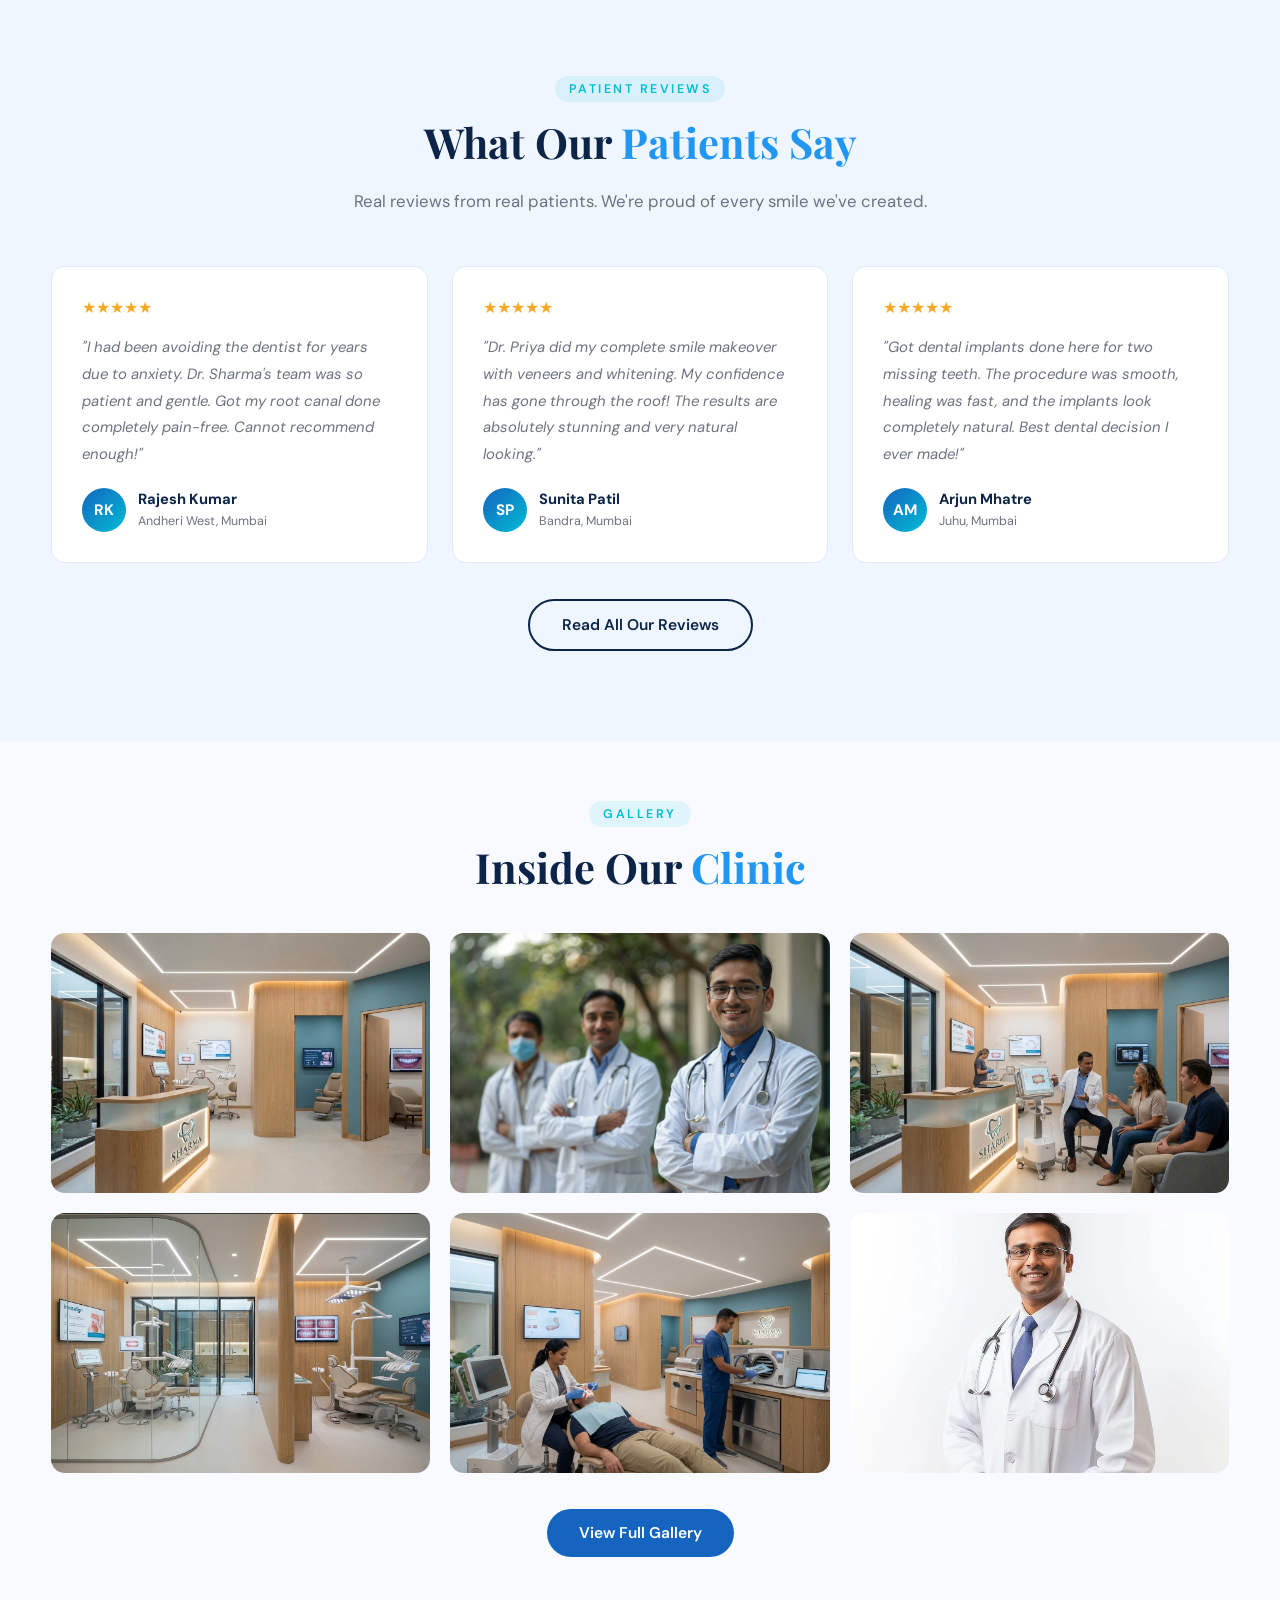
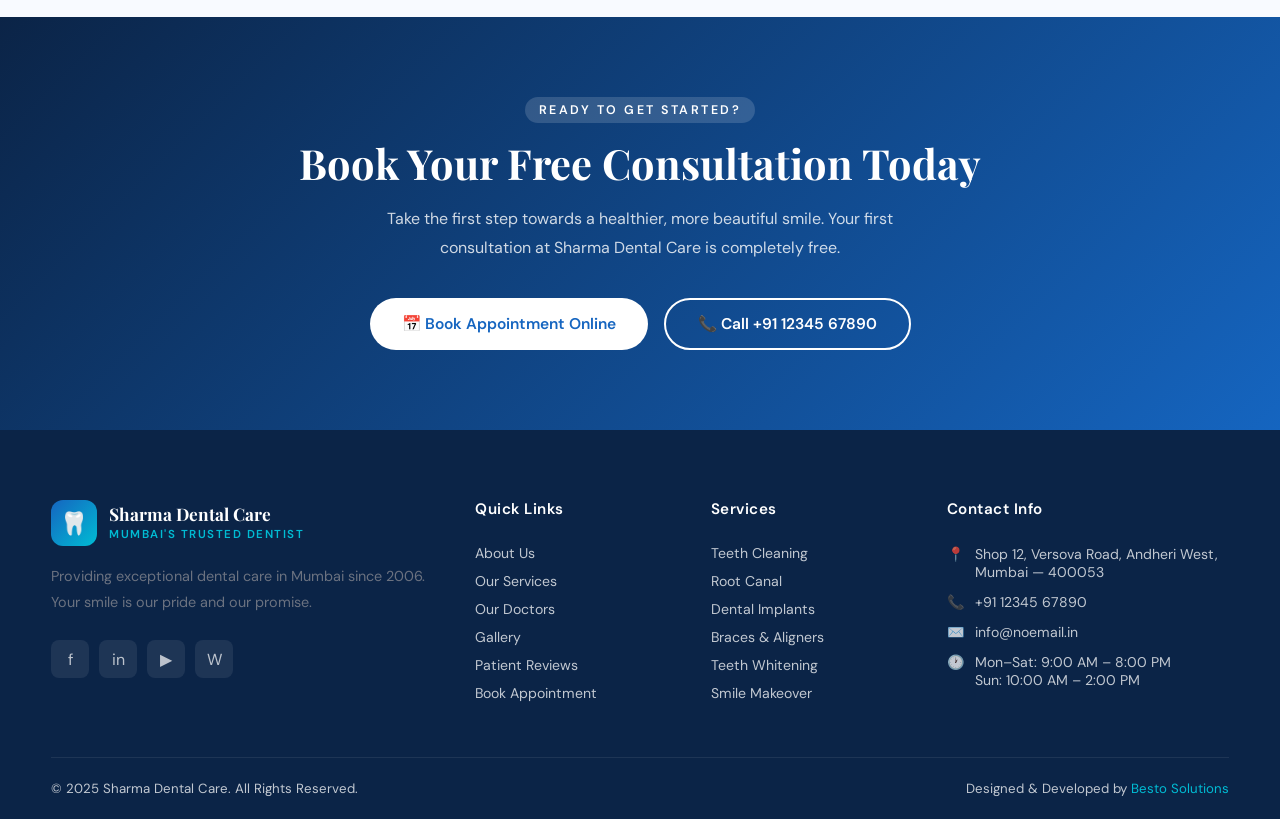
==== commit 2d952048: "Update index.html" ====
--- a/index.html
+++ b/index.html
@@ -253,7 +253,7 @@
           <span class="doc-badge">Cosmetic Specialist</span>
           <h3>Dr. Saurav Mehta</h3>
           <div class="qual">BDS, MDS (Orthodontics) — 12 Yrs Exp.</div>
-          <p>Specialist in braces, Invisalign, and smile makeovers. Known for her gentle approach and stunning aesthetic results. Fellowship in Cosmetic Dentistry, USA.</p>
+          <p>Dr. Saurav Mehta is our star orthodontist and cosmetic dental specialist.</p>
         </div>
       </div>
       <div class="card doc-card">
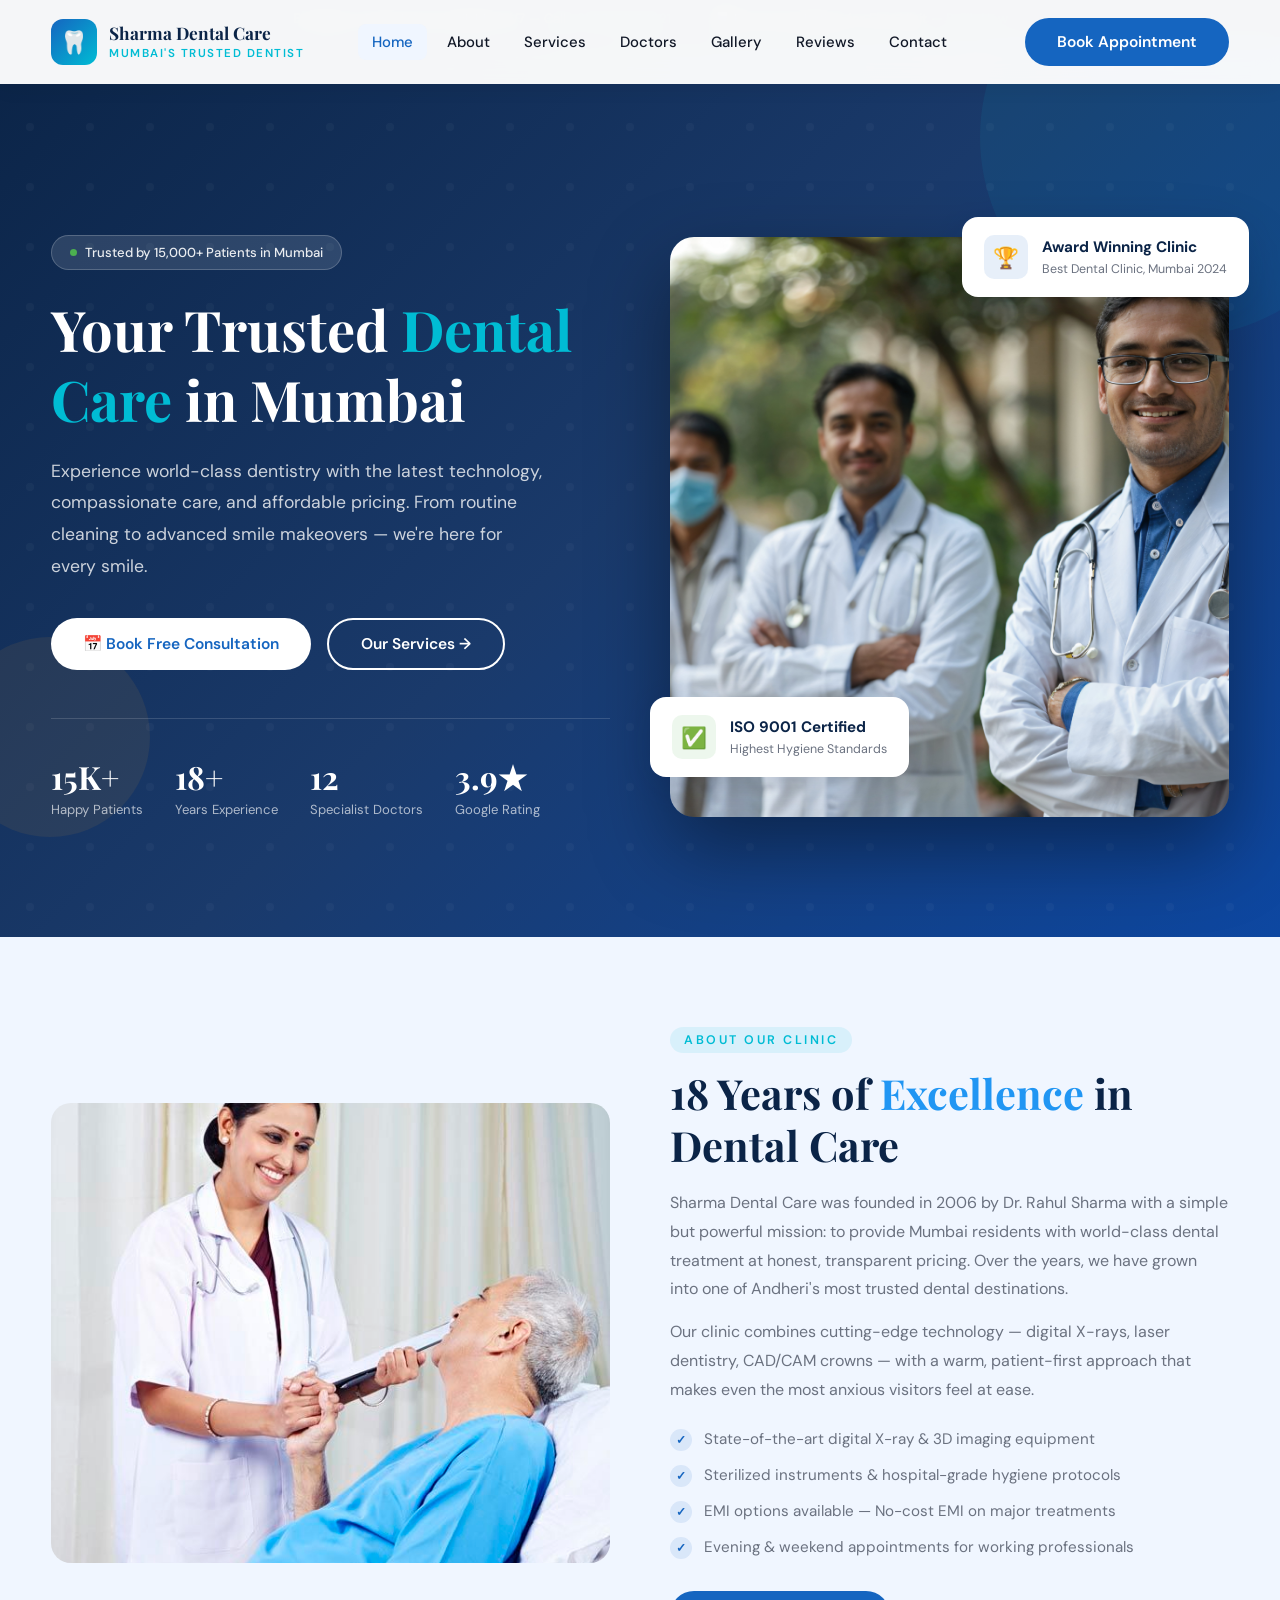
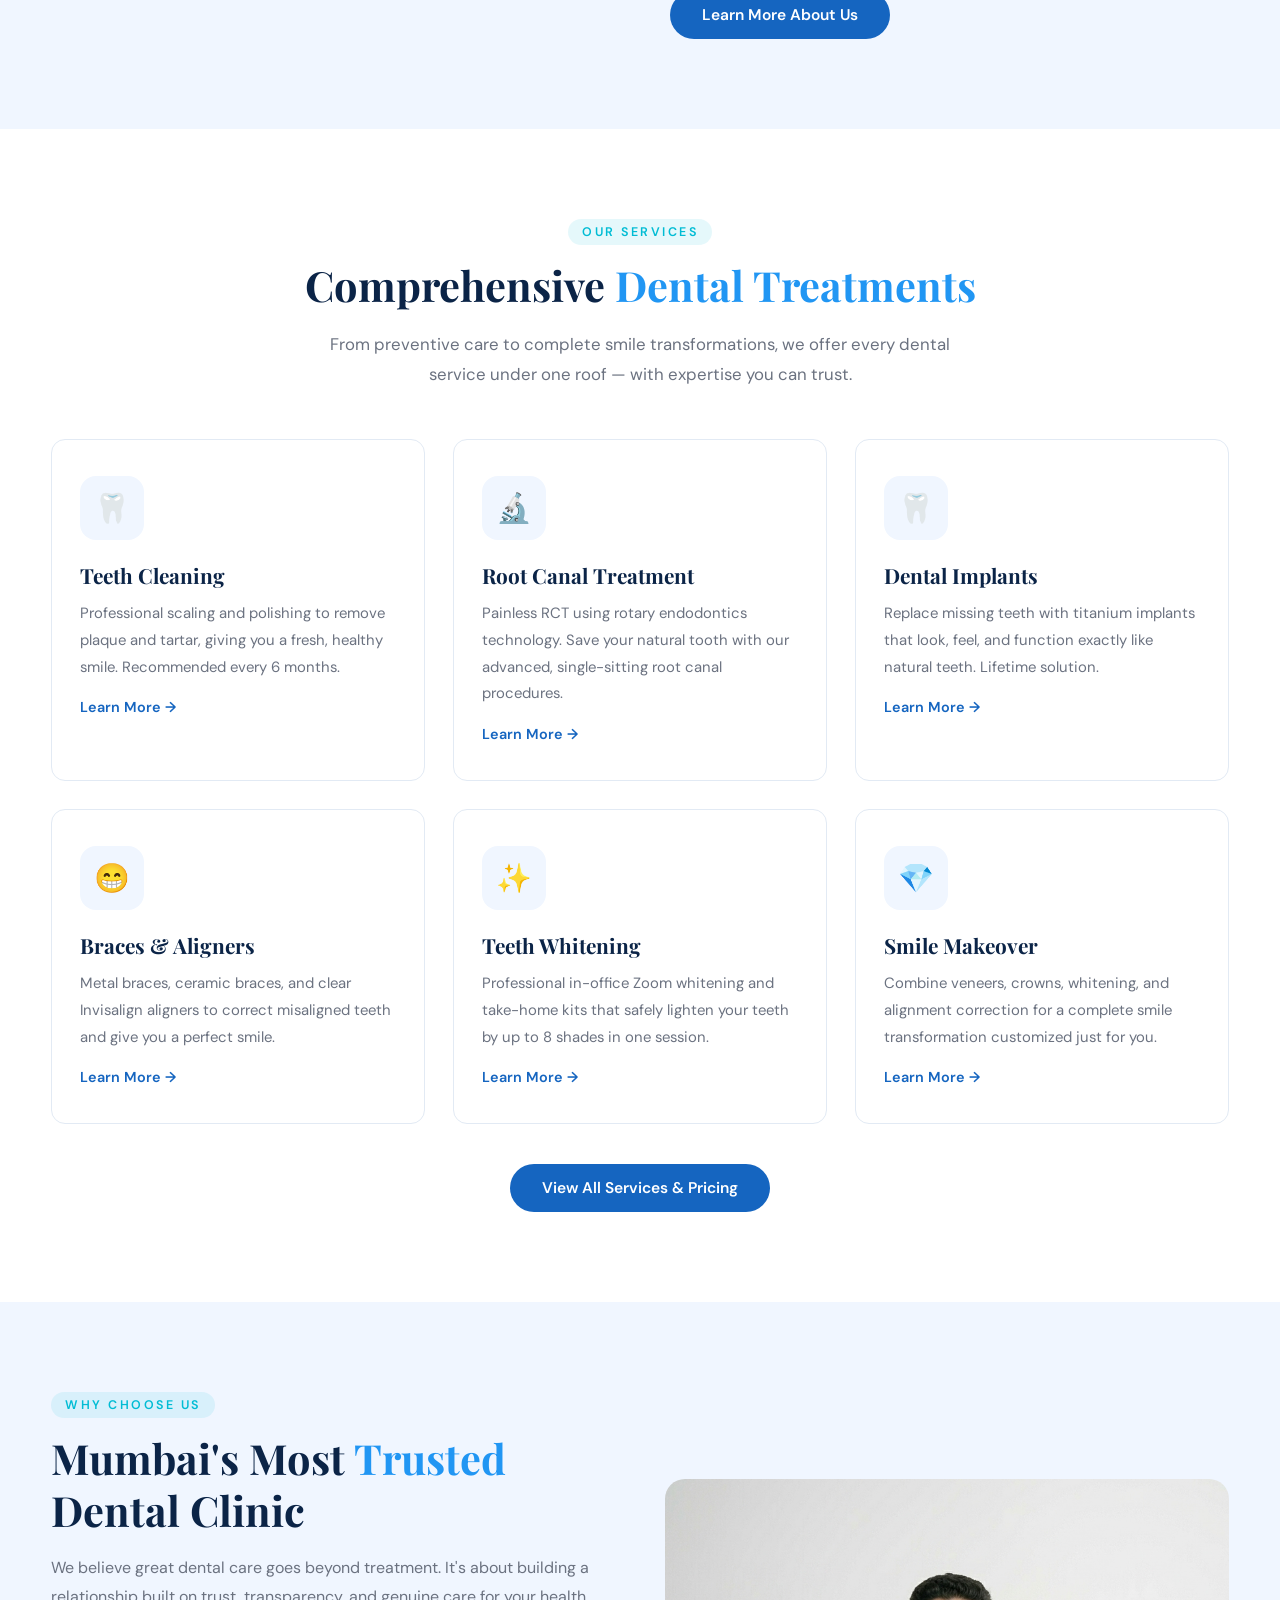
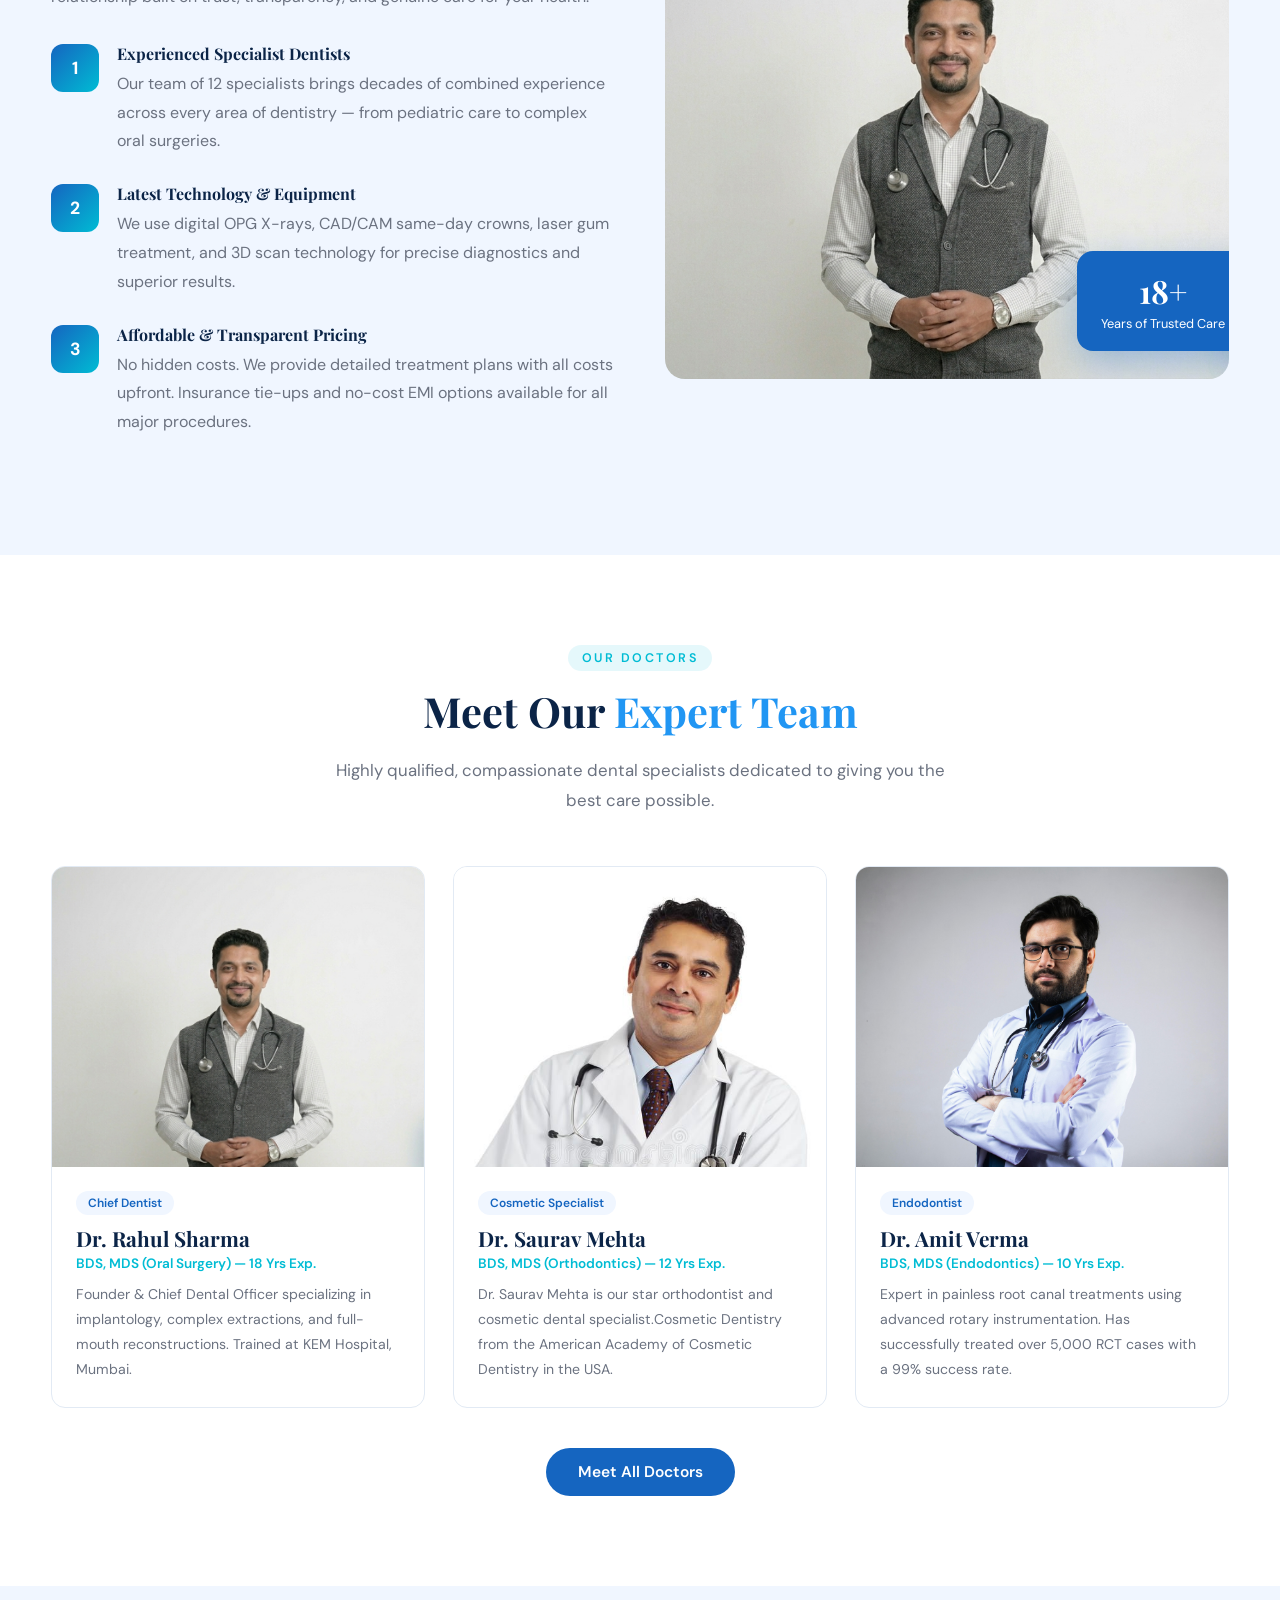
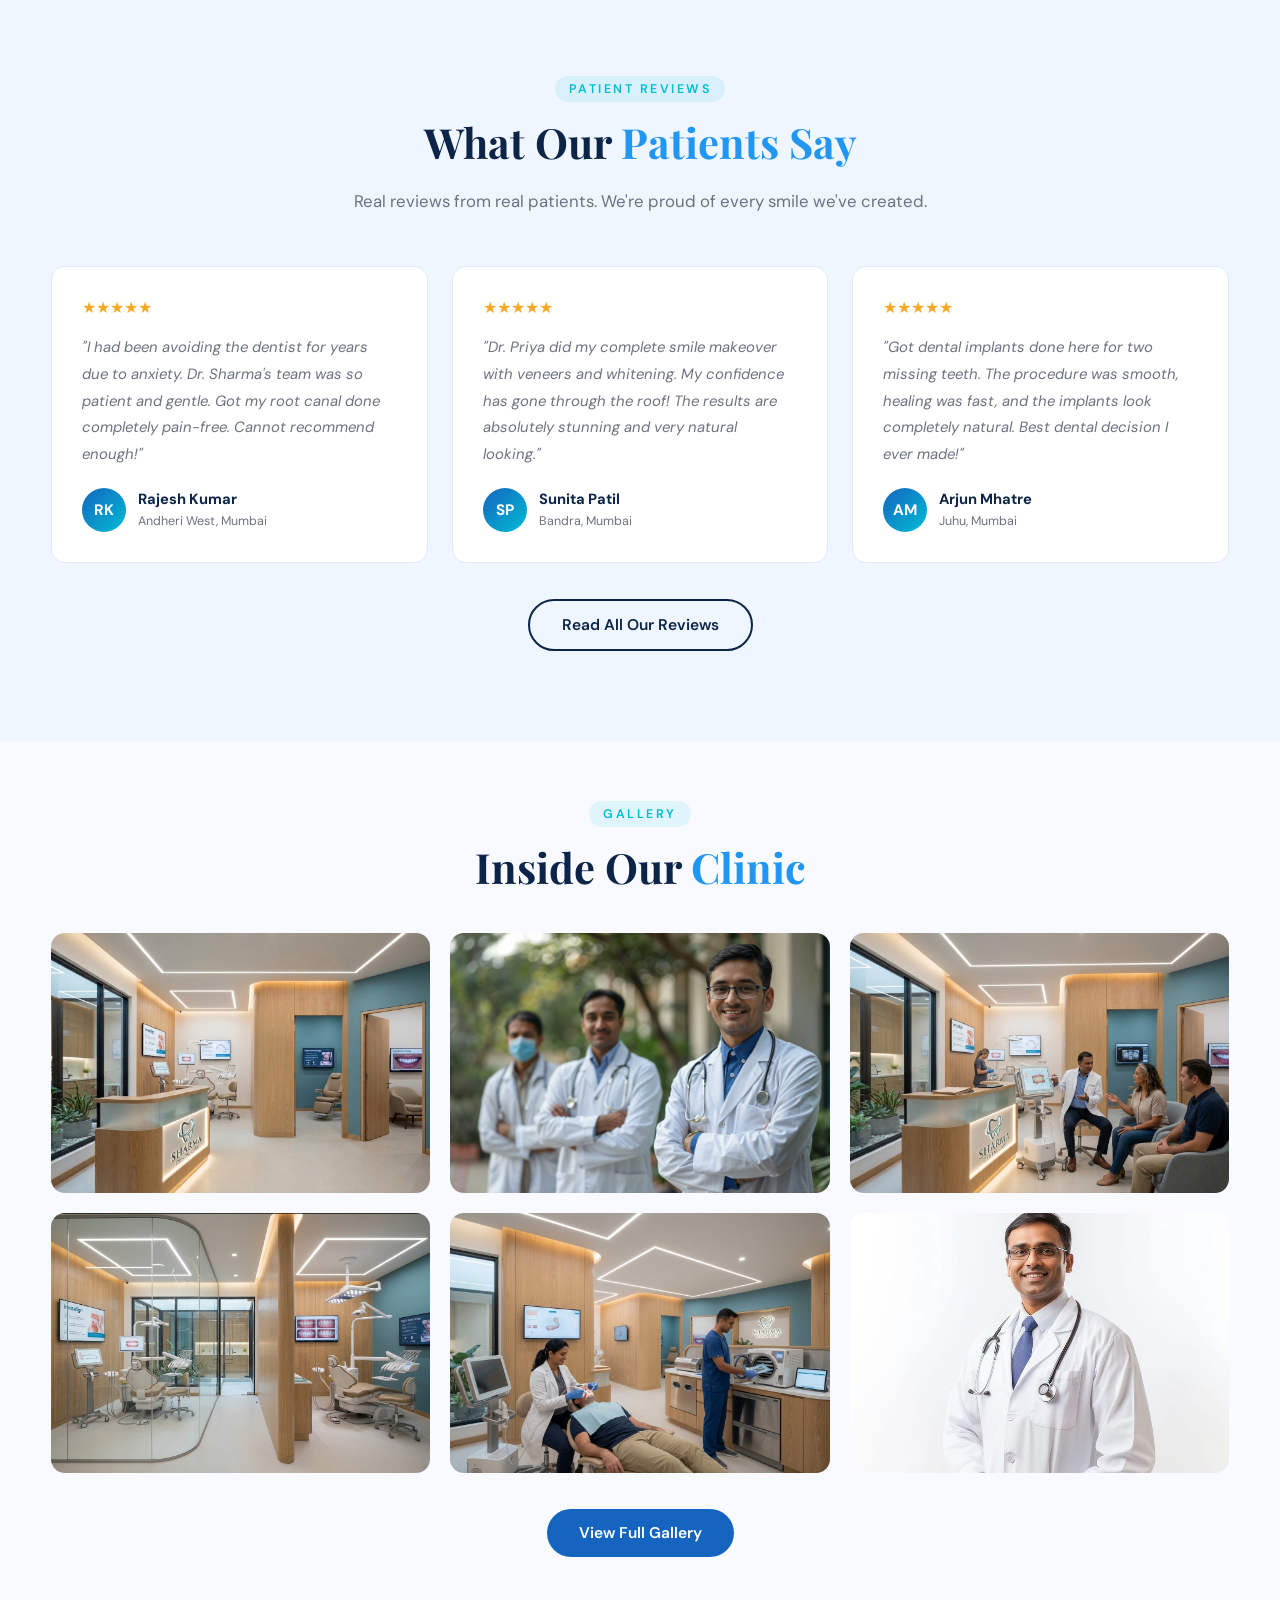
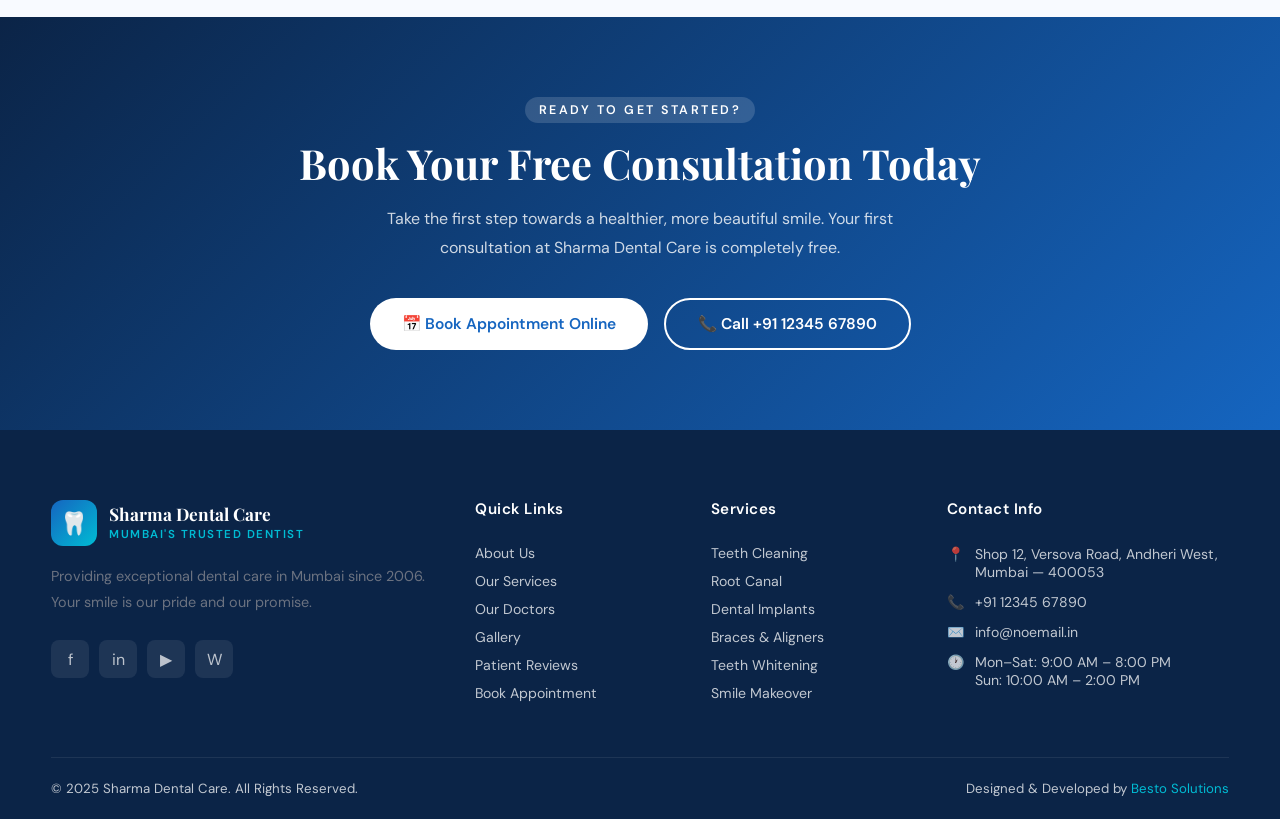
==== commit 465b4825: "Update index.html" ====
--- a/index.html
+++ b/index.html
@@ -253,7 +253,7 @@
           <span class="doc-badge">Cosmetic Specialist</span>
           <h3>Dr. Saurav Mehta</h3>
           <div class="qual">BDS, MDS (Orthodontics) — 12 Yrs Exp.</div>
-          <p>Dr. Saurav Mehta is our star orthodontist and cosmetic dental specialist.</p>
+          <p>Dr. Saurav Mehta is our star orthodontist and cosmetic dental specialist.Cosmetic Dentistry from the American Academy of Cosmetic Dentistry in the USA.</p>
         </div>
       </div>
       <div class="card doc-card">
